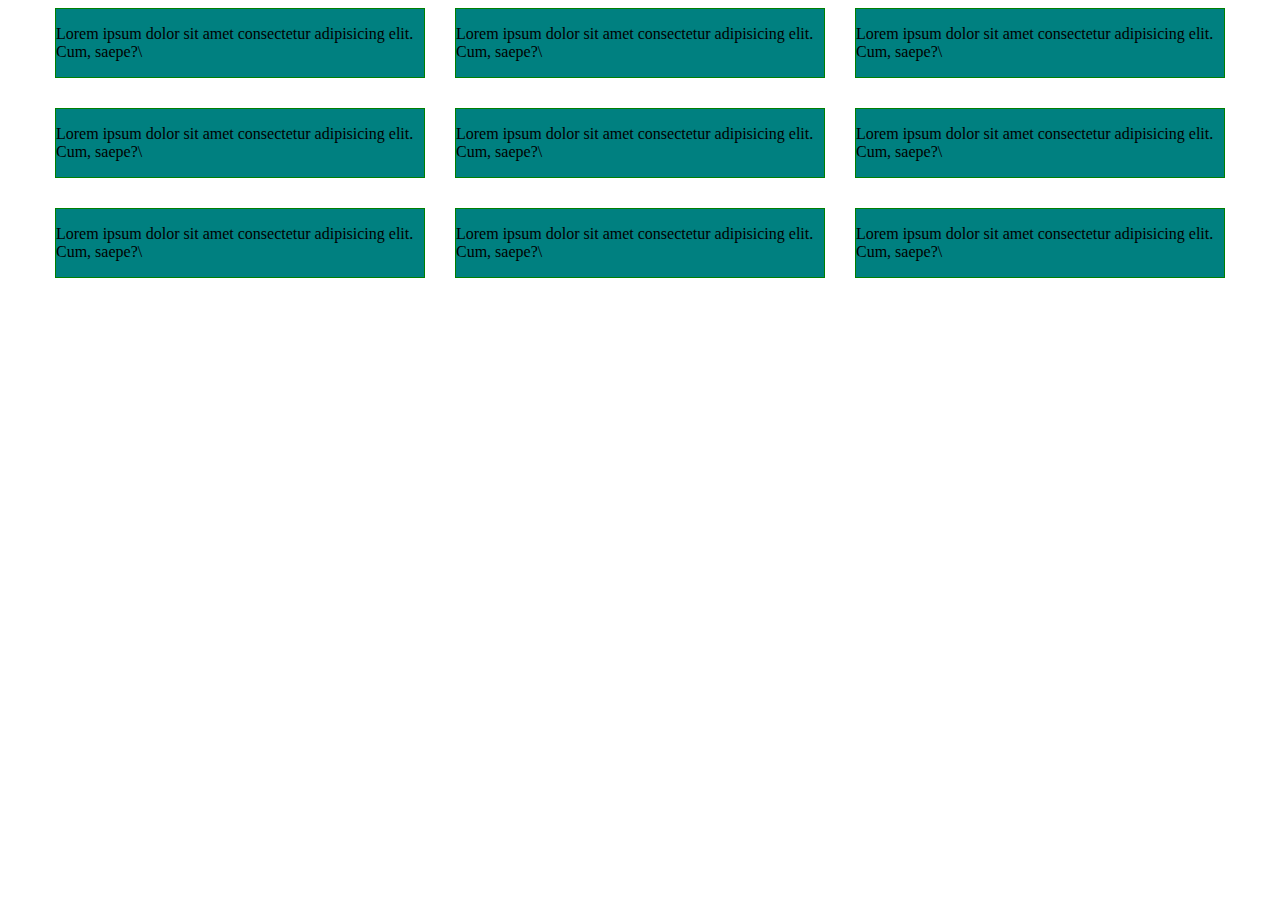
==== index.html @ f50d32ac "grid сетка без флекс" ====
<!DOCTYPE html>
<html lang="en">
<head>
    <meta charset="UTF-8">
    <meta http-equiv="X-UA-Compatible" content="IE=edge">
    <meta name="viewport" content="width=device-width, initial-scale=1.0">
    <title>Document</title>
    <link rel="stylesheet" href="./css/style.css">
</head>
<body>
    <div class="container">
        <ul class="list">
            <li class="list-item"><p>Lorem ipsum dolor sit amet consectetur adipisicing elit. Cum, saepe?\</p></li>
            <li class="list-item"><p>Lorem ipsum dolor sit amet consectetur adipisicing elit. Cum, saepe?\</p></li>
            <li class="list-item"><p>Lorem ipsum dolor sit amet consectetur adipisicing elit. Cum, saepe?\</p></li>
            <li class="list-item"><p>Lorem ipsum dolor sit amet consectetur adipisicing elit. Cum, saepe?\</p></li>
            <li class="list-item"><p>Lorem ipsum dolor sit amet consectetur adipisicing elit. Cum, saepe?\</p></li>
            <li class="list-item"><p>Lorem ipsum dolor sit amet consectetur adipisicing elit. Cum, saepe?\</p></li>
            <li class="list-item"><p>Lorem ipsum dolor sit amet consectetur adipisicing elit. Cum, saepe?\</p></li>
            <li class="list-item"><p>Lorem ipsum dolor sit amet consectetur adipisicing elit. Cum, saepe?\</p></li>
            <li class="list-item"><p>Lorem ipsum dolor sit amet consectetur adipisicing elit. Cum, saepe?\</p></li>
        </ul>
    </div>
</body>
</html>
---- css/style.css ----
.container{
    width: 1170px;
    padding-left: 15px;
    padding-right: 15px;
    margin-left: auto;
    margin-right: auto;
}

ul{
margin: 0;
padding: 0;
list-style: none;
}

.list{
    display: grid;
    grid-template-columns: repeat(3, 1fr);
    gap: 30px;
    /* display: flex;
    flex-wrap: wrap;
    margin-right: -30px;
    margin-bottom: -30px; */
}

.list-item{
    /* width: 370px; */
    background-color: teal;
    border: 1px solid green;
    /* margin-right: 30px;
    margin-bottom: 30px; */
}
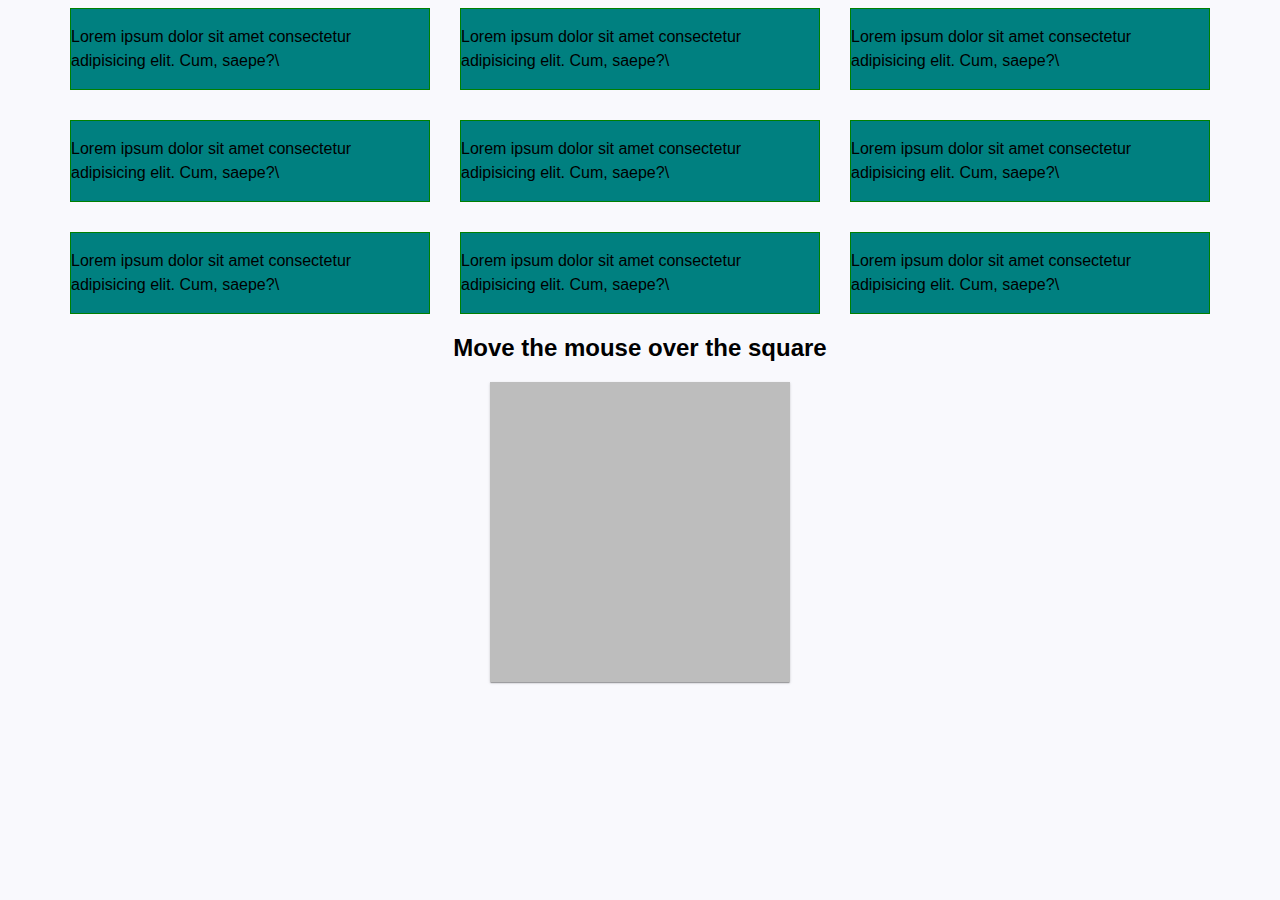
==== commit a3b05059: "Практика" ====
--- a/index.html
+++ b/index.html
@@ -21,5 +21,13 @@
             <li class="list-item"><p>Lorem ipsum dolor sit amet consectetur adipisicing elit. Cum, saepe?\</p></li>
         </ul>
     </div>
+<!--  всплівающий текст поверх елемента  -->
+    <h1>Move the mouse over the square</h1>
+    
+    <div class="box">
+        <div class="overlay">
+            <p>This content is hidden through transformation and only appears when hovering over <code>div.box</code></p>
+        </div>
+    </div>
 </body>
 </html>--- a/css/style.css
+++ b/css/style.css
@@ -29,3 +29,62 @@
     /* margin-right: 30px;
     margin-bottom: 30px; */
 }
+
+* {
+    box-sizing: border-box;
+}
+
+body {
+    line-height: 1.5;
+    font-family: sans-serif;
+    background-color: #f9f9fd;
+}
+
+h1 {
+    text-align: center;
+    font-size: 24px;
+}
+
+.box {
+    position: relative;
+    width: 300px;
+    height: 300px;
+    margin-left: auto;
+    margin-right: auto;
+    background-color: #bdbdbd;
+    box-shadow: 0px 2px 1px -1px rgba(0, 0, 0, 0.2),
+        0px 1px 1px 0px rgba(0, 0, 0, 0.14), 0px 1px 3px 0px rgba(0, 0, 0, 0.12);
+
+    overflow: hidden;
+}
+
+.box:hover .overlay {
+    transform: translatey(0);
+}
+
+.overlay {
+    position: absolute;
+    top: 0;
+    left: 0;
+    width: 100%;
+    height: 100%;
+    background-color: #3f51b5;
+
+    transform: translatey(100%);
+    transition: transform 1450ms ease;
+}
+
+.overlay>p {
+    color: #fff;
+    padding: 10px;
+    margin: 0;
+    font-size: 18px;
+}
+
+.overlay code {
+    display: inline-block;
+    padding: 2px 4px;
+    border-radius: 2px;
+    background-color: #fff;
+    color: #2a2a2a;
+}
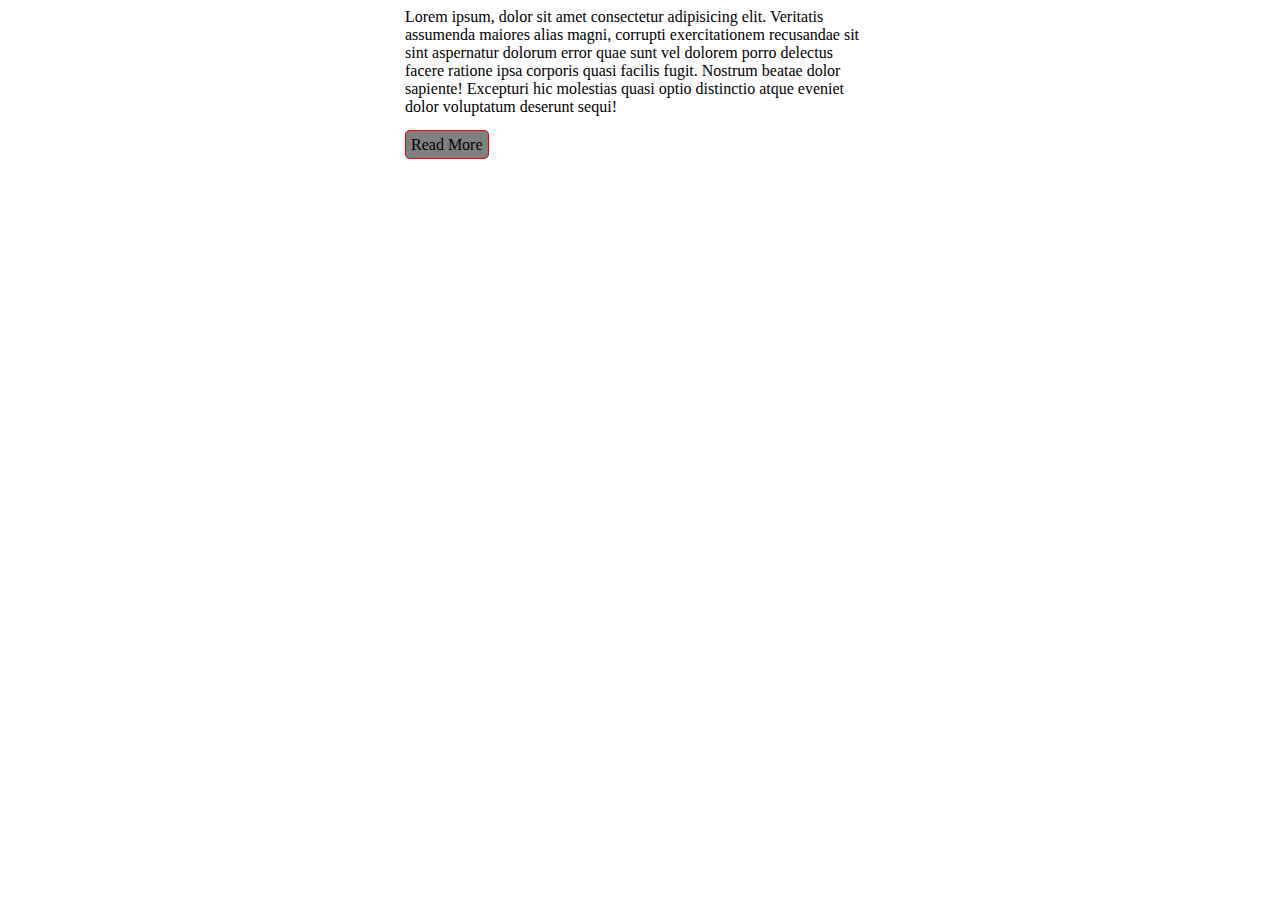
==== commit 82f8c7fc: "practic 01052022" ====
--- a/index.html
+++ b/index.html
@@ -9,25 +9,26 @@
 </head>
 <body>
     <div class="container">
-        <ul class="list">
-            <li class="list-item"><p>Lorem ipsum dolor sit amet consectetur adipisicing elit. Cum, saepe?\</p></li>
-            <li class="list-item"><p>Lorem ipsum dolor sit amet consectetur adipisicing elit. Cum, saepe?\</p></li>
-            <li class="list-item"><p>Lorem ipsum dolor sit amet consectetur adipisicing elit. Cum, saepe?\</p></li>
-            <li class="list-item"><p>Lorem ipsum dolor sit amet consectetur adipisicing elit. Cum, saepe?\</p></li>
-            <li class="list-item"><p>Lorem ipsum dolor sit amet consectetur adipisicing elit. Cum, saepe?\</p></li>
-            <li class="list-item"><p>Lorem ipsum dolor sit amet consectetur adipisicing elit. Cum, saepe?\</p></li>
-            <li class="list-item"><p>Lorem ipsum dolor sit amet consectetur adipisicing elit. Cum, saepe?\</p></li>
-            <li class="list-item"><p>Lorem ipsum dolor sit amet consectetur adipisicing elit. Cum, saepe?\</p></li>
-            <li class="list-item"><p>Lorem ipsum dolor sit amet consectetur adipisicing elit. Cum, saepe?\</p></li>
-        </ul>
-    </div>
-<!--  всплівающий текст поверх елемента  -->
-    <h1>Move the mouse over the square</h1>
-    
-    <div class="box">
-        <div class="overlay">
-            <p>This content is hidden through transformation and only appears when hovering over <code>div.box</code></p>
+
+        <!-- <div class="section">
+            <div class="box">
+                <div class="box2"></div>
+            </div>
+            <div class="box"></div>
+            <div class="box"></div>
+            <div class="box"></div>
+            <div class="box"></div>
+            <div class="box"></div>
+            <div class="box"></div>
+            <div class="box"></div>
+            <div class="box"></div>
+        </div> -->
+        <div class="content1">Lorem ipsum, dolor sit amet consectetur adipisicing elit. Veritatis assumenda maiores alias magni, corrupti exercitationem recusandae sit sint aspernatur dolorum error quae sunt vel dolorem porro delectus facere ratione ipsa corporis quasi facilis fugit. Nostrum beatae dolor sapiente! Excepturi hic molestias quasi optio distinctio atque eveniet dolor voluptatum deserunt sequi!
         </div>
+        <input  id="checkbox" type="checkbox" class="chk" hidden>
+        <div class="content2">Lorem ipsum dolor, sit amet consectetur adipisicing elit. Maxime, vel sequi odio illo sit ex maiores nostrum minima, officiis rerum animi non voluptates illum. Consectetur quaerat sit porro laborum unde?</div>
+        <label class="label" for="checkbox">Read <span class="more">More</span> 
+            <span class="less">Less</span> </label>
     </div>
 </body>
 </html>--- a/css/style.css
+++ b/css/style.css
@@ -1,90 +1,107 @@
-.container{
-    width: 1170px;
-    padding-left: 15px;
-    padding-right: 15px;
-    margin-left: auto;
-    margin-right: auto;
-}
 
-ul{
-margin: 0;
-padding: 0;
-list-style: none;
-}
-
-.list{
-    display: grid;
-    grid-template-columns: repeat(3, 1fr);
-    gap: 30px;
-    /* display: flex;
-    flex-wrap: wrap;
-    margin-right: -30px;
-    margin-bottom: -30px; */
-}
-
-.list-item{
-    /* width: 370px; */
-    background-color: teal;
-    border: 1px solid green;
-    /* margin-right: 30px;
-    margin-bottom: 30px; */
-}
-
-* {
+*,
+*::before,
+*::after{
     box-sizing: border-box;
 }
 
-body {
-    line-height: 1.5;
-    font-family: sans-serif;
-    background-color: #f9f9fd;
+.container{
+    width: 500px;
+    padding: 0 15px;
+    margin: 0 auto;
+    outline: 1px dashed red solid red;
 }
 
-h1 {
-    text-align: center;
-    font-size: 24px;
+/* .section{
+    display: flex;
+    flex-wrap: wrap;
+    margin-top: -10px;
+    margin-right: -10px;
 }
 
-.box {
+.box{
     position: relative;
-    width: 300px;
+    width: 370px;
     height: 300px;
-    margin-left: auto;
-    margin-right: auto;
-    background-color: #bdbdbd;
-    box-shadow: 0px 2px 1px -1px rgba(0, 0, 0, 0.2),
-        0px 1px 1px 0px rgba(0, 0, 0, 0.14), 0px 1px 3px 0px rgba(0, 0, 0, 0.12);
-
-    overflow: hidden;
+    border: 5px solid green ;
+    background-color: tomato;
+    margin-top: 10px;
+    margin-right: 10px;
+    flex-grow: 1;
+    animation-name: zoom;
+    animation-duration: 2000ms;
+    animation-timing-function: cubic-bezier(0.175, 0.885, 0.32, 1.275);
 }
 
-.box:hover .overlay {
-    transform: translatey(0);
+.box::after{
+    content: '';
+    display: block;
+    width: calc(100% - 25px);
+    height: 260px;
+    border: 5px dotted white;
+    position: absolute;
+    top: 10px;
+    left: 10px;
+    animation-name: pointer;
+    animation-delay: 2000ms;
+    animation-duration: 500ms;
+    animation-iteration-count: infinite;
+    animation-timing-function: linear;
+
 }
 
-.overlay {
-    position: absolute;
-    top: 0;
-    left: 0;
-    width: 100%;
-    height: 100%;
-    background-color: #3f51b5;
-
-    transform: translatey(100%);
-    transition: transform 1450ms ease;
+@keyframes zoom{
+    0%{
+        transform: scale(0.25);
+    }
+    100%{
+        transform: scale(1);
+    }
 }
 
-.overlay>p {
-    color: #fff;
-    padding: 10px;
-    margin: 0;
-    font-size: 18px;
+@keyframes pointer {
+    0% {
+        border-style: dotted;
+    }
+
+    100% {
+        border-style: dashed;
+    }
+} */
+
+/* ---------------task2 */
+
+.content1,
+.content2
+{
+    margin-bottom: 20px;
+}
+.content2{
+    display: none;
 }
 
-.overlay code {
-    display: inline-block;
-    padding: 2px 4px;
-    border-radius: 2px;
-    background-color: #fff;
-    color: #2a2a2a;
+.chk:checked + .content2{
+    display: block;
 }
+
+.label{
+    min-width: 50px;
+    height: 20px;
+    border: 1px solid red;
+    border-radius: 5px;
+    background-color: grey;
+    padding: 5px;
+}
+
+.chk:checked ~ .label  .more{
+    display: none;
+}
+
+.chk:checked ~ .label .less {
+    display: inline;
+}
+
+
+.less {
+    display: none;
+}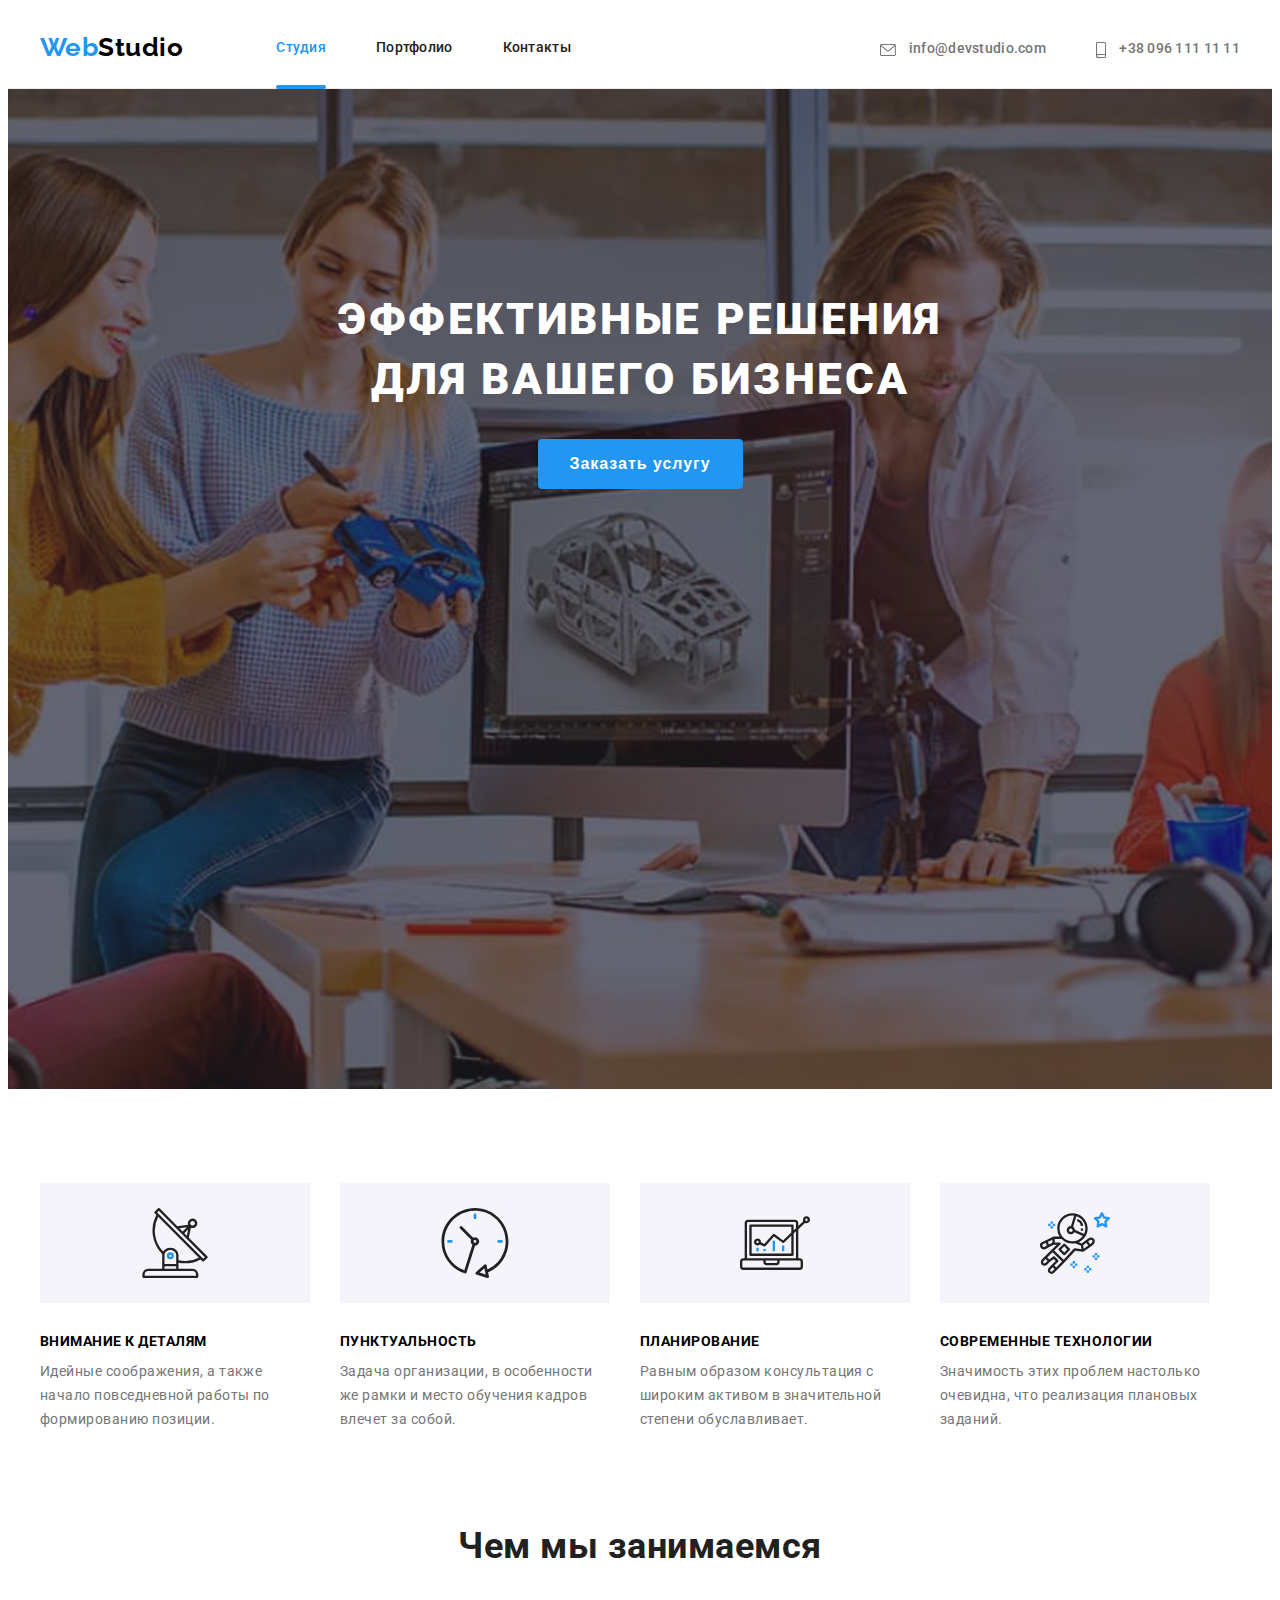
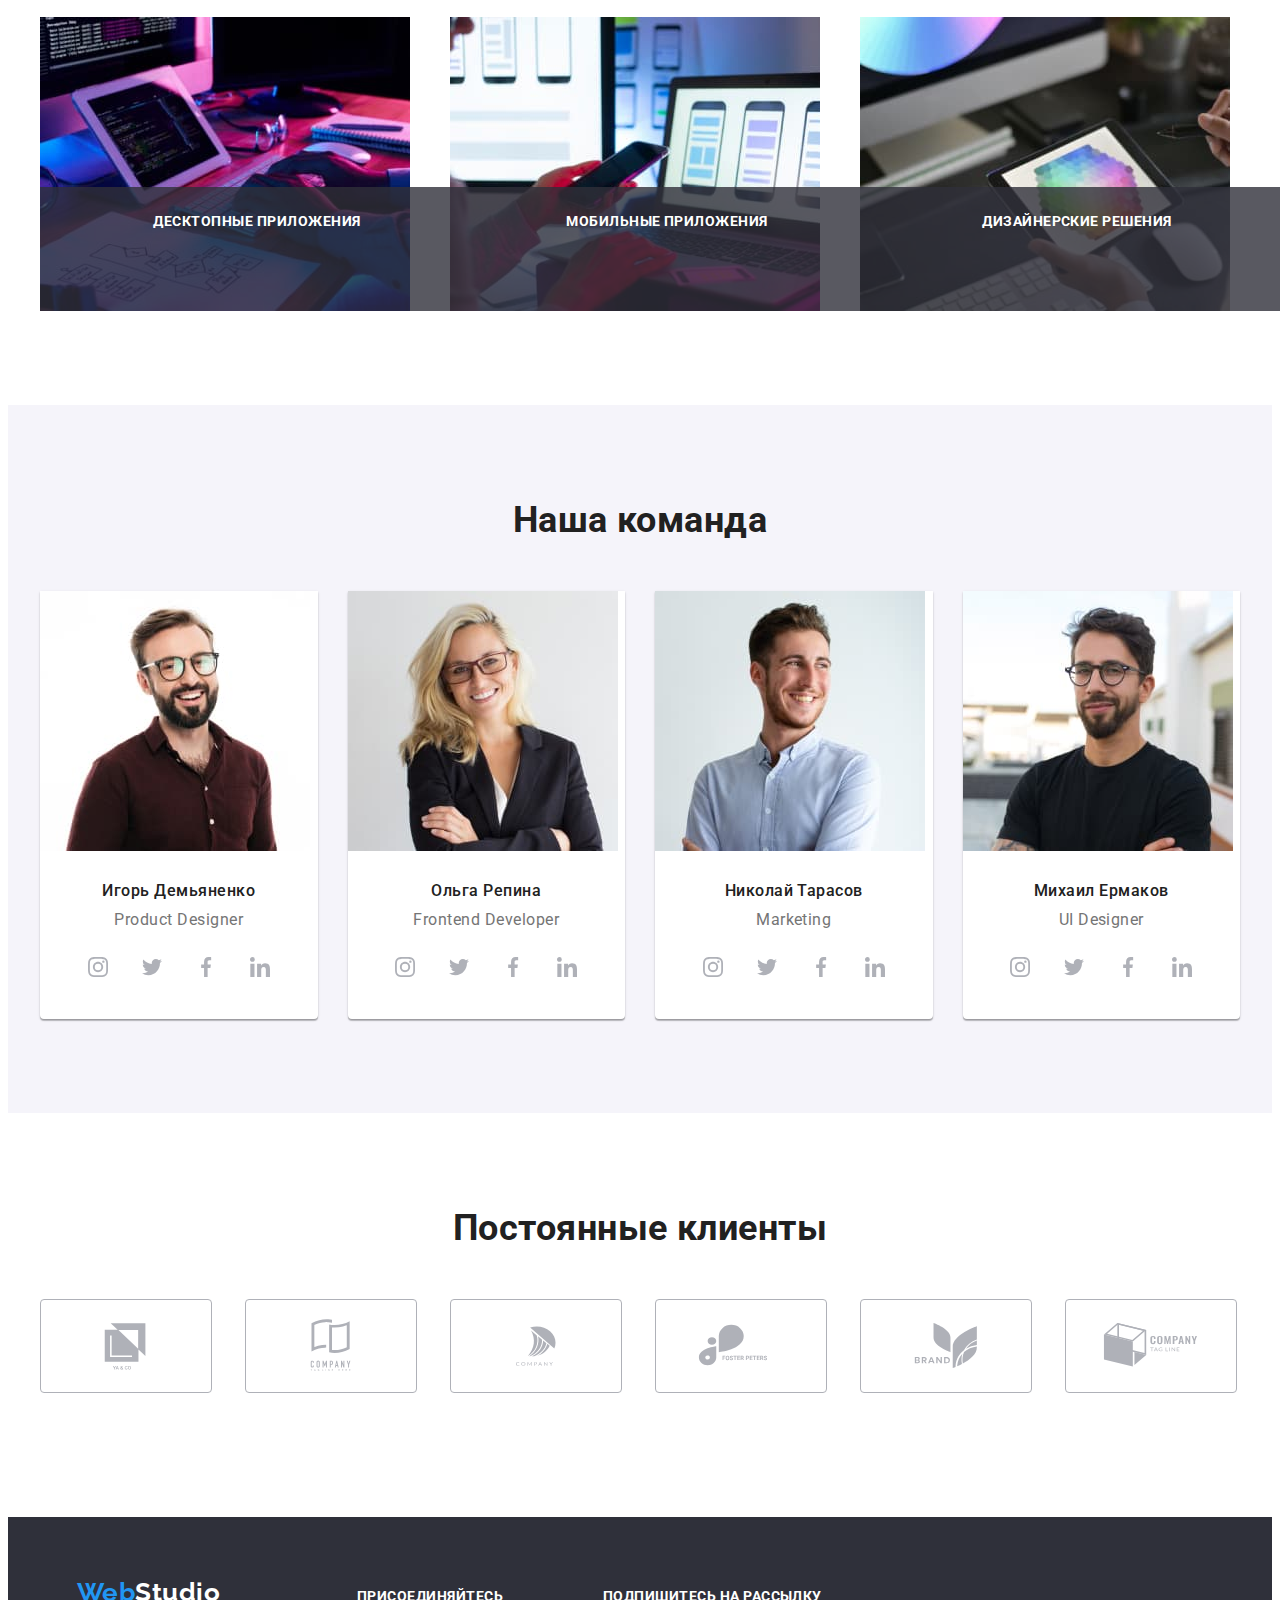
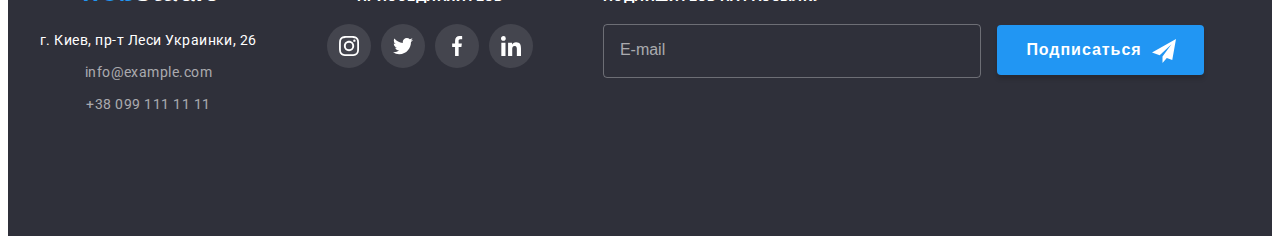
==== commit a604370f: "дав8" ====
--- a/index.html
+++ b/index.html
@@ -1,34 +1,551 @@
 <!DOCTYPE html>
-<html lang="en">
+<html lang="ru">
 <head>
     <meta charset="UTF-8">
     <meta http-equiv="X-UA-Compatible" content="IE=edge">
     <meta name="viewport" content="width=device-width, initial-scale=1.0">
-    <title>Document</title>
-    <link rel="stylesheet" href="./css/style.css">
+    <title>WebStudio</title>
+    <link href="https://fonts.googleapis.com/css2?family=Raleway:wght@700&family=Roboto:wght@400;500;700;900&display=swap" rel="stylesheet">
+    <link rel="stylesheet" href="https://cdnjs.cloudflare.com/ajax/libs/modern-normalize/1.1.0/modern-normalize.min.css"
+        integrity="sha512-wpPYUAdjBVSE4KJnH1VR1HeZfpl1ub8YT/NKx4PuQ5NmX2tKuGu6U/JRp5y+Y8XG2tV+wKQpNHVUX03MfMFn9Q=="
+        crossorigin="anonymous" referrerpolicy="no-referrer" />
+    <link rel="stylesheet" href="./css/main.min.css">
 </head>
 <body>
-    <div class="container">
-
-        <!-- <div class="section">
-            <div class="box">
-                <div class="box2"></div>
-            </div>
-            <div class="box"></div>
-            <div class="box"></div>
-            <div class="box"></div>
-            <div class="box"></div>
-            <div class="box"></div>
-            <div class="box"></div>
-            <div class="box"></div>
-            <div class="box"></div>
-        </div> -->
-        <div class="content1">Lorem ipsum, dolor sit amet consectetur adipisicing elit. Veritatis assumenda maiores alias magni, corrupti exercitationem recusandae sit sint aspernatur dolorum error quae sunt vel dolorem porro delectus facere ratione ipsa corporis quasi facilis fugit. Nostrum beatae dolor sapiente! Excepturi hic molestias quasi optio distinctio atque eveniet dolor voluptatum deserunt sequi!
+    <!-- ===========HEADER===========-->
+    <header class="header">
+        <div class="container header__wrap">
+            <a href="./" class="logo header__logo link" lang="en">Web<span class="logo--black">Studio</span></a>
+                <nav class="menu">
+                        <ul class="menu__list list">
+                            <li class="header__item"><a href="./" class="menu__link link active">Студия</a></li>
+                            <li class="header__item"><a href="./portfolio.html" class="menu__link link">Портфолио</a></li>
+                            <li class="header__item"><a href="./" class="menu__link link">Контакты</a></li>
+                        </ul>
+                </nav>
+                        <ul class="contacts list">
+                            <li class="contacts__item">
+                                <a href="mailto:info@devstudio.com" class=" contacts__link link" lang="en">
+                                    <svg class="contacts__icon header__icon" width="16" height="12">
+                                        <use href="./images/icons.svg#icon-posht" >
+                                        </use>
+                                    </svg> info@devstudio.com</a></li>
+                            <li class="contacts__item">
+                                <a href="tel:+380961111111" class=" contacts__link link">
+                                    <svg class="contacts__icon header__icon" width="10" height="16">
+                                        <use href="./images/icons.svg#icon-smartphone">
+                                        </use>
+                                    </svg>
+                                +38 096 111 11 11
+                                </a>
+                            </li>
+                        </ul>
+                        <button type="button" class="menu__button">
+                            <svg width="40" height="40" aria-label="Кнопка открытия мобильного меню">
+                                <use class="menu__icon-open" href="./images/icons.svg#icon-menu_open"></use>
+                            </svg>
+                        </button>
+                        <div class="mob-menu is-hidden">
+                            <div class="container">
+                                <div class="mob-menu__top">
+                                <button type="button" class="mob-menu__button">
+                                    <svg width="40" height="40" aria-label="кнопка закрытия мобильного меню">
+                                        <use class="mob-menu__icon-close" href="./images/icons.svg#icon-menu_close"></use>
+                                    </svg>
+                                </button>
+                                <ul class="mob-menu__list list">
+                                    <li class="mob-menu__item"><a href="./" class="mob-menu__link link active">Студия</a></li>
+                                    <li class="mob-menu__item"><a href="./portfolio.html" class="mob-menu__link link">Портфолио</a></li>
+                                    <li class="mob-menu__item"><a href="./" class="mob-menu__link link">Контакты</a></li>
+                                </ul>
+                                </div>
+                                <div class="mob-menu__bottom">
+                                <ul class="mob-menu-contacts list">
+                                    <li class="mob-menu-contacts__item">
+                                        <a href="tel:+380961111111" class=" mob-menu-contacts__link link">+38 096 111 11 11</a>
+                                    </li>
+                                    <li class="mob-menu-contacts__item">
+                                        <a href="mailto:info@devstudio.com" class=" mob-menu-contacts__link link" lang="en">info@devstudio.com</a>
+                                    </li>
+                                </ul>
+                                <ul class="mob-menu-soc__list list">
+                                    <li class="mob-menu-soc__item"><a class="mob-menu-soc__link link" href="#">Instagram</a></li>
+                                    <li class="mob-menu-soc__item"><a class="mob-menu-soc__link link" href="#">Twitter</a></li>
+                                    <li class="mob-menu-soc__item"><a class="mob-menu-soc__link link" href="#">Facebook</a></li>
+                                    <li class="mob-menu-soc__item"><a class="mob-menu-soc__link link" href="#">LinkedIn</a></li>
+                                </ul>
+                                </div>
+                            </div>
+                        </div>
         </div>
-        <input  id="checkbox" type="checkbox" class="chk" hidden>
-        <div class="content2">Lorem ipsum dolor, sit amet consectetur adipisicing elit. Maxime, vel sequi odio illo sit ex maiores nostrum minima, officiis rerum animi non voluptates illum. Consectetur quaerat sit porro laborum unde?</div>
-        <label class="label" for="checkbox">Read <span class="more">More</span> 
-            <span class="less">Less</span> </label>
+    </header>
+    <!-- Main unique content -->
+    <main>
+        <!-- Hero section -->
+        <section class="hero">
+                <h1 class="hero__capt">Эффективные решения для вашего бизнеса</h1>
+                <button type="button" class="btn" data-modal-open>Заказать услугу</button>
+        </section>
+        <!-- Section our advantage -->
+        <section class="advantage">
+            <div class="container">
+            <h2 class="visually-hidden">Наши преимущества</h2>
+                <ul class="advantage__list list">
+                    <li class="advantage__item">
+                        <div class="advantage__icon">
+                            <svg width="70" height="70">
+                                <use href="./images/icons.svg#icon-antenna"></use>
+                            </svg>
+                        </div>
+                        <h3 class="advantage__caption">Внимание к деталям</h3>
+                        <p class="advantage__text">Идейные соображения, а также начало повседневной работы по формированию позиции.</p>
+                    </li>
+                    <li class="advantage__item">
+                        <div class="advantage__icon">
+                            <svg width="70" height="70">
+                                <use href="./images/icons.svg#icon-clock"></use>
+                            </svg>
+                        </div>
+                        <h3 class="advantage__caption">Пунктуальность</h3>
+                        <p class="advantage__text">Задача организации, в особенности же рамки и место обучения кадров влечет за собой.</p>
+                    </li>
+                    <li class="advantage__item">
+                        <div class="advantage__icon">
+                            <svg  width="70" height="70">
+                                <use href="./images/icons.svg#icon-diagram"></use>
+                            </svg>
+                        </div>
+                        <h3 class="advantage__caption">Планирование</h3>
+                        <p class="advantage__text">Равным образом консультация с широким активом в значительной степени обуславливает.</p>
+                    </li>
+                    <li class="advantage__item">
+                        <div class="advantage__icon">
+                            <svg  width="70" height="70">
+                                <use href="./images/icons.svg#icon-astronaut"></use>
+                            </svg>
+                        </div>
+                        <h3 class="advantage__caption">Современные технологии</h3>
+                        <p class="advantage__text">Значимость этих проблем настолько очевидна, что реализация плановых заданий.</p>
+                    </li>
+                </ul>
+            </div>
+        </section>
+        <!-- What we do -->
+        <section class="what-we-do">
+            <div class="container">
+                <h2 class="section-caption">Чем мы занимаемся</h2>
+                <ul class="what-we-do__list list">
+                    <li class="what-we-do__item">
+                        <img srcset="
+                            ./images/what-we-do/box1.jpg 1x,
+                            ./images/what-we-do/box1-x2.jpg 2x" 
+                            src="./images/what-we-do/box1.jpg" alt="hand on keyboard" class="img">
+                        <p class="what-we-do__text">Десктопные приложения</p>
+                    </li>
+                    <li class="what-we-do__item">
+                        <img srcset="
+                            ./images/what-we-do/box2.jpg 1x,
+                            ./images/what-we-do/box2-x2.jpg 2x" 
+                            src="./images/what-we-do/box2.jpg" alt="hand on keyboard" class="img">
+                        <p class="what-we-do__text">Мобильные приложения</p>
+                    </li>
+                    <li class="what-we-do__item">
+                        <img srcset="
+                            ./images/what-we-do/box3.jpg 1x,
+                            ./images/what-we-do/box3-x2.jpg 2x" 
+                            src="./images/what-we-do/box3.jpg" alt="hand on keyboard" class="img">
+                        <p class="what-we-do__text">Дизайнерские решения</p>
+                    </li>
+                </ul>
+            </div>
+        </section>
+        <!-- Our Team -->
+        <section class="team">
+            <div class="container">
+                <h2 class="section-caption">Наша команда</h2>
+                <ul class="team__list list">
+                    <li class="team__item">
+                        <picture>
+                            <source 
+                            srcset="
+                            ./images/our-team/img1.jpg 1x,
+                            ./images/our-team/img1-x2.jpg 2x"
+                            media="(min-width: 1200px)">
+                            <source 
+                            srcset="
+                            ./images/our-team/img1-tab.jpg 1x,
+                            ./images/our-team/img1-tab-x2.jpg 2x"
+                            media="(min-width: 768px)">
+                            <source 
+                            srcset="
+                            ./images/our-team/img1-mob.jpg 1x,
+                            ./images/our-team/img1-mob-x2.jpg 2x"
+                            media="(max-width: 767px)">
+                            <img src="./images/our-team/img1-mob.jpg" alt="man in glases" class="img">
+                        </picture>
+                        <div class="team__padding">
+                            <h3 class="team__caption">Игорь Демьяненко</h3>
+                            <p class="team__text" lang="en">Product Designer</p>
+                            <ul class="team__soc-list list">
+                                <li class="team__soc-item">
+                                    <a href="" class="team__soc-link link">
+                                        <svg class="team-soc-icon" width="20" height="20">
+                                            <use href="./images/icons.svg#icon-instagram"></use>
+                                        </svg>
+                                    </a>
+                                </li>
+                                <li class="team__soc-item">
+                                    <a href="" class="team__soc-link link">
+                                        <svg class="team-soc-icon" width="20" height="20">
+                                            <use href="./images/icons.svg#icon-twitter"></use>
+                                        </svg>
+                                    </a>
+                                </li>
+                                <li class="team__soc-item">
+                                    <a href="" class="team__soc-link link">
+                                        <svg class="team-soc-icon" width="20" height="20">
+                                            <use href="./images/icons.svg#icon-facebook"></use>
+                                        </svg>
+                                    </a>
+                                </li>
+                                <li class="team__soc-item">
+                                    <a href="" class="team__soc-link link">
+                                        <svg class="team-soc-icon" width="20" height="20">
+                                            <use href="./images/icons.svg#icon-linkedin"></use>
+                                        </svg>
+                                    </a>
+                                </li>
+                            </ul>
+                        </div>
+                        
+                    </li>
+                    <li class="team__item">
+                        <picture>
+                            <source 
+                            srcset="
+                            ./images/our-team/img2.jpg 1x,
+                            ./images/our-team/img2-x2.jpg 2x"
+                            media="(min-width: 1200px)">
+                            <source 
+                            srcset="
+                            ./images/our-team/img2-tab.jpg 1x,
+                            ./images/our-team/img2-tab-x2.jpg 2x"
+                            media="(min-width: 768px)">
+                            <source 
+                            srcset="
+                            ./images/our-team/img2-mob.jpg 1x,
+                            ./images/our-team/img2-mob-x2.jpg 2x"
+                            media="(max-width: 767px)">
+                            <img src="./images/our-team/img2-mob.jpg" alt="man in glases" class="img">
+                        </picture>
+                        <div class="team__padding">
+                            <h3 class="team__caption">Ольга Репина</h3>
+                            <p class="team__text" lang="en">Frontend Developer</p>
+                            <ul class="team__soc-list list">
+                                <li class="team__soc-item">
+                                    <a href="" class="team__soc-link link">
+                                        <svg class="team-soc-icon" width="20" height="20">
+                                            <use href="./images/icons.svg#icon-instagram"></use>
+                                        </svg>
+                                    </a>
+                                </li>
+                                <li class="team__soc-item">
+                                    <a href="" class="team__soc-link link">
+                                        <svg class="team-soc-icon" width="20" height="20">
+                                            <use href="./images/icons.svg#icon-twitter"></use>
+                                        </svg>
+                                    </a>
+                                </li>
+                                <li class="team__soc-item">
+                                    <a href="" class="team__soc-link link">
+                                        <svg class="team-soc-icon" width="20" height="20">
+                                            <use href="./images/icons.svg#icon-facebook"></use>
+                                        </svg>
+                                    </a>
+                                </li>
+                                <li class="team__soc-item">
+                                    <a href="" class="team__soc-link link">
+                                        <svg class="team-soc-icon" width="20" height="20">
+                                            <use href="./images/icons.svg#icon-linkedin"></use>
+                                        </svg>
+                                    </a>
+                                </li>
+                            </ul>
+                        </div>
+                    </li>
+                    <li class="team__item">
+                        <picture>
+                            <source 
+                            srcset="
+                            ./images/our-team/img3.jpg 1x,
+                            ./images/our-team/img3-x2.jpg 2x"
+                            media="(min-width: 1200px)">
+                            <source 
+                            srcset="
+                            ./images/our-team/img3-tab.jpg 1x,
+                            ./images/our-team/img3-tab-x2.jpg 2x"
+                            media="(min-width: 768px)">
+                            <source 
+                            srcset="
+                            ./images/our-team/img3-mob.jpg 1x,
+                            ./images/our-team/img3-mob-x2.jpg 2x"
+                            media="(max-width: 767px)">
+                            <img src="./images/our-team/img3-mob.jpg" alt="man in glases" class="img">
+                        </picture>
+                        <div class="team__padding">
+                            <h3 class="team__caption">Николай Тарасов</h3>
+                            <p class="team__text" lang="en">Marketing</p>
+                            <ul class="team__soc-list list">
+                                <li class="team__soc-item">
+                                    <a href="" class="team__soc-link link">
+                                        <svg class="team-soc-icon" width="20" height="20">
+                                            <use href="./images/icons.svg#icon-instagram"></use>
+                                        </svg>
+                                    </a>
+                                </li>
+                                <li class="team__soc-item">
+                                    <a href="" class="team__soc-link link">
+                                        <svg class="team-soc-icon" width="20" height="20">
+                                            <use href="./images/icons.svg#icon-twitter"></use>
+                                        </svg>
+                                    </a>
+                                </li>
+                                <li class="team__soc-item">
+                                    <a href="" class="team__soc-link link">
+                                        <svg class="team-soc-icon" width="20" height="20">
+                                            <use href="./images/icons.svg#icon-facebook"></use>
+                                        </svg>
+                                    </a>
+                                </li>
+                                <li class="team__soc-item">
+                                    <a href="" class="team__soc-link link">
+                                        <svg class="team-soc-icon" width="20" height="20">
+                                            <use href="./images/icons.svg#icon-linkedin"></use>
+                                        </svg>
+                                    </a>
+                                </li>
+                            </ul>
+                        </div>
+                    </li>
+                    <li class="team__item">
+                        <picture>
+                            <source 
+                            srcset="
+                            ./images/our-team/img4.jpg 1x,
+                            ./images/our-team/img4-x2.jpg 2x"
+                            media="(min-width: 1200px)">
+                            <source 
+                            srcset="
+                            ./images/our-team/img4-tab.jpg 1x,
+                            ./images/our-team/img4-tab-x2.jpg 2x"
+                            media="(min-width: 768px)">
+                            <source 
+                            srcset="
+                            ./images/our-team/img4-mob.jpg 1x,
+                            ./images/our-team/img4-mob-x2.jpg 2x"
+                            media="(max-width: 767px)">
+                            <img src="./images/our-team/img4-mob.jpg" alt="man in glases" class="img">
+                        </picture>
+                        <div class="team__padding">
+                            <h3 class="team__caption">Михаил Ермаков</h3>
+                            <p  class="team__text" lang="en">UI Designer</p>
+                            <ul class="team__soc-list list">
+                                <li class="team__soc-item">
+                                    <a href="" class="team__soc-link link">
+                                        <svg class="team-soc-icon" width="20" height="20">
+                                            <use href="./images/icons.svg#icon-instagram"></use>
+                                        </svg>
+                                    </a>
+                                </li>
+                                <li class="team__soc-item">
+                                    <a href="" class="team__soc-link link">
+                                        <svg class="team-soc-icon" width="20" height="20">
+                                            <use href="./images/icons.svg#icon-twitter"></use>
+                                        </svg>
+                                    </a>
+                                </li>
+                                <li class="team__soc-item">
+                                    <a href="" class="team__soc-link link">
+                                        <svg class="team-soc-icon" width="20" height="20">
+                                            <use href="./images/icons.svg#icon-facebook"></use>
+                                        </svg>
+                                    </a>
+                                </li>
+                                <li class="team__soc-item">
+                                    <a href="" class="team__soc-link link">
+                                        <svg class="team-soc-icon" width="20" height="20">
+                                            <use href="./images/icons.svg#icon-linkedin"></use>
+                                        </svg>
+                                    </a>
+                                </li>
+                            </ul>
+                        </div>
+                    </li>
+                </ul>
+            </div>
+        </section>
+        <!-- Regular customers -->
+        <section class="customers">
+            <div class="container">
+                <h2 class="section-caption">Постоянные клиенты</h2>
+                <ul class="customers__list list">
+                    <li class="customers__item">
+                        <a href="" class="customers__link link">
+                            <svg class="clients-icon" width="106" height="60">
+                                <use href="./images/icons.svg#icon-client-logo1"></use>
+                            </svg>
+                        </a>
+                    </li>
+                    <li class="customers__item">
+                        <a href="" class="customers__link link">
+                            <svg class="clients-icon" width="106" height="60">
+                                <use href="./images/icons.svg#icon-client-logo2"></use>
+                            </svg>
+                        </a>
+                    </li>
+                    <li class="customers__item">
+                        <a href="" class="customers__link link">
+                            <svg class="clients-icon" width="106" height="60">
+                                <use href="./images/icons.svg#icon-client-logo3"></use>
+                            </svg>
+                        </a>
+                    </li>
+                    <li class="customers__item">
+                        <a href="" class="customers__link link">
+                            <svg class="clients-icon" width="106" height="60">
+                                <use href="./images/icons.svg#icon-client-logo4"></use>
+                            </svg>
+                        </a>
+                    </li>
+                    <li class="customers__item">
+                        <a href="" class="customers__link link">
+                            <svg class="clients-icon" width="106" height="60">
+                                <use href="./images/icons.svg#icon-client-logo5"></use>
+                            </svg>
+                        </a>
+                    </li>
+                    <li class="customers__item">
+                        <a href="" class="customers__link link">
+                            <svg class="clients-icon" width="106" height="60">
+                                <use href="./images/icons.svg#icon-client-logo6"></use>
+                            </svg>
+                        </a>
+                    </li>
+                </ul>
+            </div>
+        </section>
+    </main>
+    <!-- Footer -->
+    <footer class="footer">
+        <div class="container footer__wrap">
+            <div class="footer__wrap--tablet">
+            <div>
+                <a href="./" class="logo footer__logo link" lang="en">Web<span class="logo--white">Studio</span></a>
+                <address class="adress">    
+                <ul class="list">
+                    <li class="adress__item"><a href="https://goo.gl/maps/gdu9YAMxJbdQwpBC7" 
+                    target="_blank" rel="noreferrer noopener nofollow" class="adress__link adress__link--white link">г. Киев, пр-т Леси Украинки, 26</a></li>
+                    <li class="adress__item"><a href="mailto:info@example.com" class="adress__link link" lang="en">info@example.com</a></li>
+                    <li class="adress__item"><a href="tel:+380991111111" class="adress__link link">+38 099 111 11 11</a></li>
+                </ul>
+                </address>
+            </div>
+            <div class="join footer__join">
+                <p class="join__title">присоединяйтесь</p>
+                <ul class="join__list list">
+                    <li class="join__item">
+                        <a href="" class="join__link link">
+                            <svg width="20" height="20">
+                                <use href="./images/icons.svg#icon-instagram"></use>
+                            </svg>
+                        </a>
+                    </li>
+                    <li class="join__item" >
+                        <a href="" class="join__link link">
+                            <svg width="20" height="20">
+                                <use href="./images/icons.svg#icon-twitter"></use>
+                            </svg>
+                        </a>
+                    </li>
+                    <li class="join__item">
+                        <a href="" class="join__link link">
+                            <svg width="20" height="20">
+                                <use href="./images/icons.svg#icon-facebook"></use>
+                            </svg>
+                        </a>
+                    </li>
+                    <li class="join__item">
+                        <a href="" class="join__link link">
+                            <svg width="20" height="20">
+                                <use href="./images/icons.svg#icon-linkedin"></use>
+                            </svg>
+                        </a>
+                    </li>
+                </ul>
+            </div>
+            </div>
+            <form class="subscribe footer__subscribe">
+                <p class="subscribe__title">Подпишитесь на рассылку</p>
+                <input type="email" name="email" class="subscribe__input" placeholder="E-mail">
+                <button type="submit" class="subscribe__btn footer__btn btn">Подписаться<svg class="subscribe__send footer__send" width="24" height="24">
+                        <use href="./images/icons.svg#icon-icon-send"></use>
+                    </svg>
+                </button>
+            </form>
+        </div>
+    </footer>
+    <div class="backdrop is-hidden" data-modal>
+        <div class="modal">
+            <button type="button" class="modal__icon-close">
+                <svg width="18" height="18" data-modal-close>
+                    <use href="./images/icons.svg#icon-close"></use>
+                </svg>
+            </button>
+            <form class="feedback">
+                <p class="feedback__title">Оставьте свои данные, мы вам перезвоним</p>
+                <label for="name" class="feedback__label">Имя</label>
+                <div class="feedback__wrap">
+                <input type="text" name="name" id="name" class="feedback__input">
+                    <svg class="feedback__icon" width="18" height="18">
+                        <use href="./images/icons.svg#icon-person"></use>
+                    </svg>
+                </div>
+                <label for="phone" class="feedback__label">Телефон</label>
+                    <div class="feedback__wrap">
+                        <input type="tel" name="phone" id="phone" class="feedback__input">
+                        <svg class="feedback__icon" width="18" height="18">
+                            <use href="./images/icons.svg#icon-phone"></use>
+                        </svg>
+                    </div> 
+                <label for="email" class="feedback__label">Почта</label>
+                    <div class="feedback__wrap">
+                        <input type="email" name="email" id="email" class="feedback__input">
+                        <svg class="feedback__icon" width="18" height="18">
+                            <use href="./images/icons.svg#icon-email"></use>
+                        </svg>
+                    </div>
+                <label for="user-text" class="feedback__label">Комментарий</label>
+                <textarea 
+                name="user-text" 
+                id="user-text"
+                class="feedback__text"
+                placeholder="Введите текст"
+                ></textarea>
+                <input type="checkbox" name="form-check" id="form-check" class="checkbox visually-hidden">
+                <label for="form-check" class="checkbox__label">
+                    <span class="checkbox__wrap">
+                        <svg class="checkbox__icon" width="16" height="15">
+                            <use href="./images/icons.svg#icon-cheked"></use>
+                        </svg>
+                    </span>
+                    Соглашаюсь с рассылкой и принимаю &nbsp;
+                    <a href="#" class="checkbox__link">Условия договора</a>
+                </label>
+                <button type="submit" class="btn feedback__btn">Отправить</button>
+            </form>
+        </div>
     </div>
+    <script src="./js/modal.js"></script>
+    <script src="./js/menu.js"></script>
 </body>
-</html>+</html>
--- a/css/main.min.css
+++ b/css/main.min.css
@@ -0,0 +1 @@
+.visually-hidden{position:absolute;white-space:nowrap;width:1px;height:1px;overflow:hidden;border:0;padding:0;clip:rect(0 0 0 0);clip-path:inset(50%);margin:-1px}body{font-family:"Roboto",sans-serif;letter-spacing:.03em}.link{text-decoration:none}.list{list-style-type:none}h1,h2,h3,h4,h5,h6,p,ul{margin:0;padding:0}.img{display:block;max-width:100%;height:auto}.is-hidden{opacity:0;pointer-events:none;visibility:hidden}.container{padding-left:15px;padding-right:15px;margin-left:auto;margin-right:auto}@media screen and (min-width: 480px){.container{width:480px}}@media screen and (min-width: 768px){.container{width:768px}}@media screen and (min-width: 1200px){.container{width:1200px}}.logo{color:#2196f3;font-family:"Raleway",sans-serif;font-weight:700;font-size:24px;line-height:1.1666666667}@media screen and (min-width: 1200px){.logo{font-size:26px;line-height:1.1923076923}}.logo--black{color:#000}.logo--white{color:#fff}.header{border-bottom:1px solid #ececec}.header__wrap{display:flex;align-items:center}.menu__list{display:none}@media screen and (min-width: 768px){.menu__list{display:flex}}.header__item:not(:last-child){margin-right:50px}.header__logo{margin-right:auto}@media screen and (min-width: 768px){.header__logo{margin-right:88px}}@media screen and (min-width: 1200px){.header__logo{margin-right:93px}}.menu__link{transition:color 250ms cubic-bezier(0.4, 0, 0.2, 1);display:block;padding-top:32px;padding-bottom:32px;font-weight:500;font-size:14px;line-height:1.14;letter-spacing:.02em;color:#212121}.menu__link:hover,.menu__link:focus{color:#2196f3}.menu__button,.mob-menu__button{display:inline-flex;margin:0;padding:0;border:none;background-color:rgba(0,0,0,0);cursor:pointer}.menu__button:hover,.menu__button:focus,.mob-menu__button:hover,.mob-menu__button:focus{fill:#2196f3}@media screen and (min-width: 768px){.menu__button,.mob-menu__button{display:none}}.mob-menu{position:fixed;z-index:2;top:0;left:0;width:100vw;height:100vh;padding:48px 40px;background-color:#fff}.mob-menu .container{display:flex;flex-direction:column;height:100%;justify-content:space-between;overflow:auto}@media screen and (min-width: 768px){.mob-menu{display:none}}.mob-menu__button{position:absolute;top:10px;right:15px}.mob-menu__item+.mob-menu__item{margin-top:32px}.mob-menu__link{transition:color 250ms cubic-bezier(0.4, 0, 0.2, 1);font-weight:500;font-size:40px;line-height:1.175;letter-spacing:.02em;color:#212121}.mob-menu__link:hover,.mob-menu__link:focus{color:#2196f3}@media screen and (orientation: landscape){.mob-menu__bottom{margin-top:40px}}.mob-menu-contacts__item+.mob-menu-contacts__item{margin-top:15px}.mob-menu-contacts__link{transition:color 250ms cubic-bezier(0.4, 0, 0.2, 1);font-weight:500;font-size:20px;line-height:1.4;letter-spacing:.02em;color:#757575}.mob-menu-contacts__link:hover,.mob-menu-contacts__link:focus{color:#2196f3;font-weight:500;font-size:22px;line-height:1.8181818182;letter-spacing:.02em}.mob-menu-soc__list{display:flex;flex-wrap:wrap;margin-top:64px}@media screen and (orientation: landscape){.mob-menu-soc__list{justify-content:space-evenly}}@media screen and (max-width: 479px){.mob-menu-soc__list{justify-content:space-around}}.mob-menu-soc__item:not(:last-child){margin-right:10px}@media screen and (max-width: 479px){.mob-menu-soc__item:not(:last-child){margin-right:5px}}.mob-menu-soc__link{transition:color 250ms cubic-bezier(0.4, 0, 0.2, 1);font-weight:500;font-size:18px;line-height:1.2222222222;letter-spacing:.02em;color:#2196f3}.mob-menu-soc__link:hover,.mob-menu-soc__link:focus{color:#757575}.mob-menu-soc__link::after{content:"|";color:rgba(33,33,33,.2);margin-left:10px}@media screen and (max-width: 479px){.mob-menu-soc__link{font-weight:700;font-size:2.3vw;line-height:1.3333333333;letter-spacing:.02em}}@media screen and (max-width: 479px){.mob-menu-soc__link{margin-left:5px}}.active{color:#2196f3;position:relative}@media screen and (min-width: 768px){.active::after{content:"";position:absolute;bottom:-1px;left:0;width:100%;height:4px;border-radius:2px;background-color:#2196f3}}.contacts{display:none;margin-left:auto}.contacts__link:hover,.contacts__link:focus{color:#2196f3}@media screen and (min-width: 768px){.contacts{display:block}}@media screen and (min-width: 1200px){.contacts{display:flex;align-items:center}}.contacts__link{transition:color 250ms cubic-bezier(0.4, 0, 0.2, 1);color:#757575}@media screen and (min-width: 768px){.contacts__link{font-weight:500;font-size:12px;line-height:1.1666666667;letter-spacing:.02em}}@media screen and (min-width: 1200px){.contacts__link{font-size:14px;line-height:1.1428571429;padding-top:32px;padding-bottom:32px}}@media screen and (min-width: 768px){.contacts__item:not(:last-child){margin-bottom:10px}}@media screen and (min-width: 1200px){.contacts__item:not(:last-child){margin-right:50px;margin-bottom:0}}.contacts__icon{fill:currentColor;vertical-align:middle}@media screen and (min-width: 768px){.header__icon{margin-right:8px}}@media screen and (min-width: 1200px){.header__icon{margin-right:10px}}.btn{transition:background-color 250ms cubic-bezier(0.4, 0, 0.2, 1);border-radius:4px;border:rgba(0,0,0,0);padding:10px 32px;min-width:200px;font-weight:700;font-size:16px;line-height:1.875;letter-spacing:.06em;cursor:pointer;background-color:#2196f3;color:#fff}.btn:hover,.btn:focus{background-color:#188ce8}.adress__item:not(:last-child){margin-bottom:8px}.adress__link{transition:color 250ms cubic-bezier(0.4, 0, 0.2, 1);display:block;font-style:normal;font-weight:400;font-size:14px;line-height:1.7142857143;text-align:center;color:rgba(255,255,255,.6)}.adress__link:hover,.adress__link:focus{color:#2196f3}.adress__link--white{color:#fff}.footer__join{margin-top:60px;margin-bottom:60px}@media screen and (min-width: 768px){.footer__join{margin-top:0;margin-bottom:0}}@media screen and (min-width: 1200px){.footer__join{margin-left:70px}}.join__title{font-weight:700;font-size:14px;line-height:1.1428571429;text-align:center;text-transform:uppercase;color:#fff;margin-bottom:20px}.join__list{display:flex;justify-content:center;align-items:center}.join__item+.join__item{margin-left:10px}.join__link{transition:background-color 250ms cubic-bezier(0.4, 0, 0.2, 1);width:44px;height:44px;background-color:rgba(255,255,255,.1);border-radius:50%;display:flex;justify-content:center;align-items:center;fill:#fff}.join__link:hover,.join__link:focus{background-color:#2196f3}.subscribe__title{display:block;font-weight:700;font-size:14px;line-height:1.1428571429;text-transform:uppercase;text-align:center;color:#fff;margin-bottom:20px}@media screen and (min-width: 1200px){.subscribe__title{text-align:left}}.subscribe__input{width:100%;height:50px;margin-bottom:20px;background-color:rgba(0,0,0,0);outline:none;border:1px solid rgba(255,255,255,.3);border-radius:4px;color:rgba(255,255,255,.6)}.subscribe__input::placeholder{font-size:16px;line-height:1.25;color:rgba(255,255,255,.6)}@media screen and (min-width: 768px){.subscribe__input{display:block;width:450px;margin-left:auto;margin-right:auto}}@media screen and (min-width: 1200px){.subscribe__input{display:inline;padding-left:16px;width:358px}}.subscribe__btn{display:block;margin-left:auto;margin-right:auto;padding-left:29px;padding-right:28px;fill:currentColor;box-shadow:0px 4px 4px rgba(0,0,0,.15)}@media screen and (min-width: 1200px){.subscribe__btn{display:inline;margin-left:0;margin-right:0}}@media screen and (min-width: 1200px){.footer__btn{margin-left:12px}}@media screen and (min-width: 1200px){.footer__send{margin-left:10px}}@media screen and (min-width: 1200px){.subscribe__send{vertical-align:middle}}.backdrop{position:fixed;top:0;width:100%;height:100%;background:rgba(0,0,0,.2);transition:opacity 1000ms,visibility 1000ms,transform 1000ms}.modal{max-width:450px;position:absolute;top:50%;left:50%;transform:rotateY(360deg) rotateX(360deg) translate(-50%, -50%) scale(1);transition:transform 1000ms;background-color:#fff;box-shadow:0px 1px 3px rgba(0,0,0,.12),0px 1px 1px rgba(0,0,0,.14),0px 2px 1px rgba(0,0,0,.2);border-radius:4px}.backdrop.is-hidden .modal{top:50%;left:50%;transform:rotateY(180deg) rotateX(0) translate(-50%, -50%) scale(0.1)}.modal__icon-close:focus,.modal__icon-close:hover{fill:#2196f3}@media screen and (max-width: 767px){.modal{width:95%}}@media screen and (min-width: 768px){.modal{width:100%}}@media screen and (orientation: landscape){.modal{max-height:95%;overflow-y:scroll}}@media screen and (min-width: 1200px){.modal{max-width:528px;height:581px;overflow-y:unset}}.modal__icon-close{position:absolute;top:8px;right:8px;width:30px;height:30px;padding:5px;border:1px solid rgba(0,0,0,.1);border-radius:50%;cursor:pointer;background-color:rgba(0,0,0,0);transition:fill 250ms cubic-bezier(0.4, 0, 0.2, 1)}.section-caption{margin-bottom:30px;font-size:28px;line-height:1.1785714286;text-align:center;color:#212121}@media screen and (min-width: 1200px){.section-caption{margin-bottom:50px;font-size:36px;line-height:1.1666666667}}.feedback{padding:40px}.feedback__input:focus{border-color:#2196f3}.feedback__text::placeholder{font-size:14px;line-height:1.14;letter-spacing:.01em;color:rgba(117,117,117,.5)}.feedback__title{margin-bottom:12px;color:#212121;font-weight:700;font-size:20px;line-height:1.5;text-align:center}@media screen and (min-width: 1200px){.feedback__title{font-weight:700;font-size:20px;line-height:1.15}}.feedback__label{font-size:12px;line-height:1.16;letter-spacing:.01em;color:#757575}.feedback__wrap{position:relative;margin-bottom:10px}.feedback__input{width:100%;height:40px;border:1px solid rgba(33,33,33,.2);border-radius:4px;padding-left:32px;cursor:pointer;background-color:rgba(0,0,0,0);outline:none}.feedback__icon{position:absolute;top:50%;transform:translateY(-50%);left:12px}.feedback__input:focus+.feedback__icon{fill:#2196f3}.feedback__text{width:100%;min-height:120px;border:1px solid rgba(33,33,33,.2);border-radius:4px;padding:12px 16px;background-color:rgba(0,0,0,0);cursor:pointer;outline:none;resize:none}.feedback__btn{display:block;margin:0 auto}.checkbox__label,.checkbox__link{vertical-align:middle;text-align:center;font-size:11px;line-height:1.1666666667;color:#757575}@media screen and (min-width: 1200px){.checkbox__label,.checkbox__link{align-items:center;justify-content:center;font-size:14px;line-height:1.7142857143}}.checkbox__link{color:#2196f3}.checkbox__label{display:block;margin-top:20px;margin-bottom:30px}@media screen and (min-width: 1200px){.checkbox__label{display:flex}}.checkbox__wrap{content:"";width:16px;height:15px;margin-right:8px;margin-bottom:8px;margin-top:8px;border:2px solid #212121;border-radius:2px;display:inline-flex;vertical-align:middle}@media screen and (min-width: 1200px){.checkbox__wrap{display:flex;align-items:center;justify-content:center;margin-bottom:0;margin-top:0}}.checkbox:checked+.checkbox__label .checkbox__wrap{background-color:#2196f3;border:none}.checkbox__icon{fill:rgba(0,0,0,0);cursor:pointer}.checkbox:checked+.checkbox__label .checkbox__icon{fill:#eee}.hero{max-width:480px;height:400px;margin-left:auto;margin-right:auto;padding-top:118px;padding-bottom:118px;text-align:center;background-color:#c4c4c4;background-image:linear-gradient(rgba(47, 48, 58, 0.4), rgba(47, 48, 58, 0.4)),url(../images/hero-bg/hero-mob.jpg);background-repeat:no-repeat;background-position:center;background-size:cover}@media(min-device-pixel-ratio: 2),(min-resolution: 192dpi),(min-resolution: 2dppx){.hero{background-image:linear-gradient(rgba(47, 48, 58, 0.4), rgba(47, 48, 58, 0.4)),url(../images/hero-bg/hero-mob-x2.jpg)}}@media screen and (min-width: 768px){.hero{max-width:768px;background-image:linear-gradient(rgba(47, 48, 58, 0.4), rgba(47, 48, 58, 0.4)),url(../images/hero-bg/hero-tab.jpg)}}@media screen and (min-width: 768px)and (min-device-pixel-ratio: 2),screen and (min-width: 768px)and (min-resolution: 192dpi),screen and (min-width: 768px)and (min-resolution: 2dppx){.hero{background-image:linear-gradient(rgba(47, 48, 58, 0.4), rgba(47, 48, 58, 0.4)),url(../images/hero-bg/hero-tab-x2.jpg)}}@media screen and (min-width: 1200px){.hero{max-width:1600px;height:600px;padding-top:200px;padding-bottom:200px;background-image:linear-gradient(rgba(47, 48, 58, 0.4), rgba(47, 48, 58, 0.4)),url(../images/hero-bg/hero.jpg)}}@media screen and (min-width: 1200px)and (min-device-pixel-ratio: 2),screen and (min-width: 1200px)and (min-resolution: 192dpi),screen and (min-width: 1200px)and (min-resolution: 2dppx){.hero{background-image:linear-gradient(rgba(47, 48, 58, 0.4), rgba(47, 48, 58, 0.4)),url(../images/hero-bg/hero-x2.jpg)}}.hero__capt{max-width:360px;margin-bottom:30px;margin-right:auto;margin-left:auto;font-weight:900;font-size:26px;line-height:1.6153846154;letter-spacing:.06em;text-transform:uppercase;color:#fff}@media screen and (min-width: 1200px){.hero__capt{font-size:44px;line-height:1.3636363636;max-width:700px}}.advantage{padding-top:60px;padding-bottom:60px}@media screen and (min-width: 1200px){.advantage{padding-top:94px;padding-bottom:94px}}@media screen and (min-width: 768px){.advantage__list{display:flex;flex-wrap:wrap;margin-bottom:-30px;margin-right:-30px}}.advantage__item:not(:last-child){margin-bottom:30px}@media screen and (min-width: 768px){.advantage__item:not(:last-child){margin-right:30px}}.advantage__icon{display:flex;justify-content:center;align-items:center;max-width:450px;height:120px;background-color:#f5f4fa}@media screen and (min-width: 768px){.advantage__icon{max-width:354px}}@media screen and (min-width: 1200px){.advantage__icon{width:270px}}.advantage__caption{max-width:450px;margin-top:30px;margin-bottom:10px;font-size:14px;line-height:1.1428571429;text-transform:uppercase;text-align:center;color:var(--main-text)}@media screen and (min-width: 768px){.advantage__caption{max-width:354px;text-align:left}}@media screen and (min-width: 1200px){.advantage__caption{max-width:270px}}.advantage__text{max-width:450px;font-weight:400;font-size:14px;line-height:1.7142857143;color:#757575}@media screen and (min-width: 768px){.advantage__text{max-width:354px}}@media screen and (min-width: 1200px){.advantage__text{max-width:270px}}.what-we-do{display:none;padding-bottom:94px}@media screen and (min-width: 1200px){.what-we-do{display:flex}}.what-we-do__list{display:flex;margin-right:-30px}.what-we-do__item{position:relative;flex-basis:calc(33.3333333333% - 30px);margin-right:30px}.what-we-do__text{position:absolute;bottom:0;width:100%;height:70px;padding:27px;font-weight:700;font-size:14px;line-height:1.14;text-align:center;text-transform:uppercase;background-color:rgba(47,48,58,.8);color:#fff}.team{background-color:#f5f4fa;padding-top:60px;padding-bottom:60px}.team__soc-link:hover,.team__soc-link:focus{background-color:#2196f3;fill:#fff}@media screen and (min-width: 1200px){.team{padding-top:94px;padding-bottom:94px}}@media screen and (min-width: 768px){.team__list{display:flex;flex-wrap:wrap;margin-right:-30px;margin-bottom:-30px}}.team__item{max-width:450px;margin-bottom:30px;background-color:#fff;border-radius:0px 0px 4px 4px;box-shadow:0px 1px 3px rgba(0,0,0,.12),0px 1px 1px rgba(0,0,0,.14),0px 2px 1px rgba(0,0,0,.2)}@media screen and (min-width: 768px){.team__item{max-width:354px;flex-basis:calc(50% - 30px);margin-right:30px}}@media screen and (min-width: 1200px){.team__item{width:270px;height:428px;flex-basis:calc(25% - 30px)}}.team__padding{padding:30px;text-align:center}.team__caption{margin-bottom:10px;font-weight:500;font-size:16px;line-height:1.1875;color:#212121}.team__text{margin-bottom:16px;font-weight:400;font-size:16px;line-height:1.1875;color:#757575}.team__soc-list{display:flex;justify-content:center}.team__soc-item+.team__soc-item{margin-left:10px}.team__soc-link{transition:background-color 250ms cubic-bezier(0.4, 0, 0.2, 1),fill 250ms cubic-bezier(0.4, 0, 0.2, 1);width:44px;height:44px;background-color:#fff;border-radius:50%;display:flex;justify-content:center;align-items:center;fill:#afb1b8}.customers{background-color:#fff;padding-top:60px;padding-bottom:60px}.customers__link:hover{fill:#2196f3;border:1px solid #2196f3}@media screen and (min-width: 1200px){.customers{padding-top:94px;padding-bottom:94px}}.customers__list{display:flex;flex-wrap:wrap;justify-content:center;margin-bottom:-30px;margin-left:-30px}@media screen and (min-width: 1200px){.customers__list{margin-bottom:0;flex-wrap:nowrap}}.customers__item{width:calc(50% - 30px);margin-bottom:30px;margin-left:30px}@media screen and (min-width: 768px){.customers__item{width:calc(33.3333333333% - 30px)}}@media screen and (min-width: 1200px){.customers__item{width:100%}}.customers__link{transition:fill 250ms cubic-bezier(0.4, 0, 0.2, 1),border 250ms cubic-bezier(0.4, 0, 0.2, 1);max-width:210px;height:92px;border:1px solid #afb1b8;border-radius:4px;display:flex;justify-content:center;align-items:center;fill:#afb1b8}@media screen and (min-width: 768px){.customers__link{max-width:226px}}@media screen and (min-width: 1200px){.customers__link{width:170px}}.footer{background-color:#2f303a;padding-top:60px;padding-bottom:60px}@media screen and (min-width: 768px){.footer__wrap .footer__wrap--tablet{display:flex;align-items:baseline;justify-content:space-around;margin-bottom:60px}}@media screen and (min-width: 1200px){.footer__wrap{display:flex;align-items:baseline}}.footer__logo{display:block;margin-bottom:20px;text-align:center}@media screen and (min-width: 1200px){.footer__subscribe{margin-left:70px}}/*# sourceMappingURL=main.min.css.map */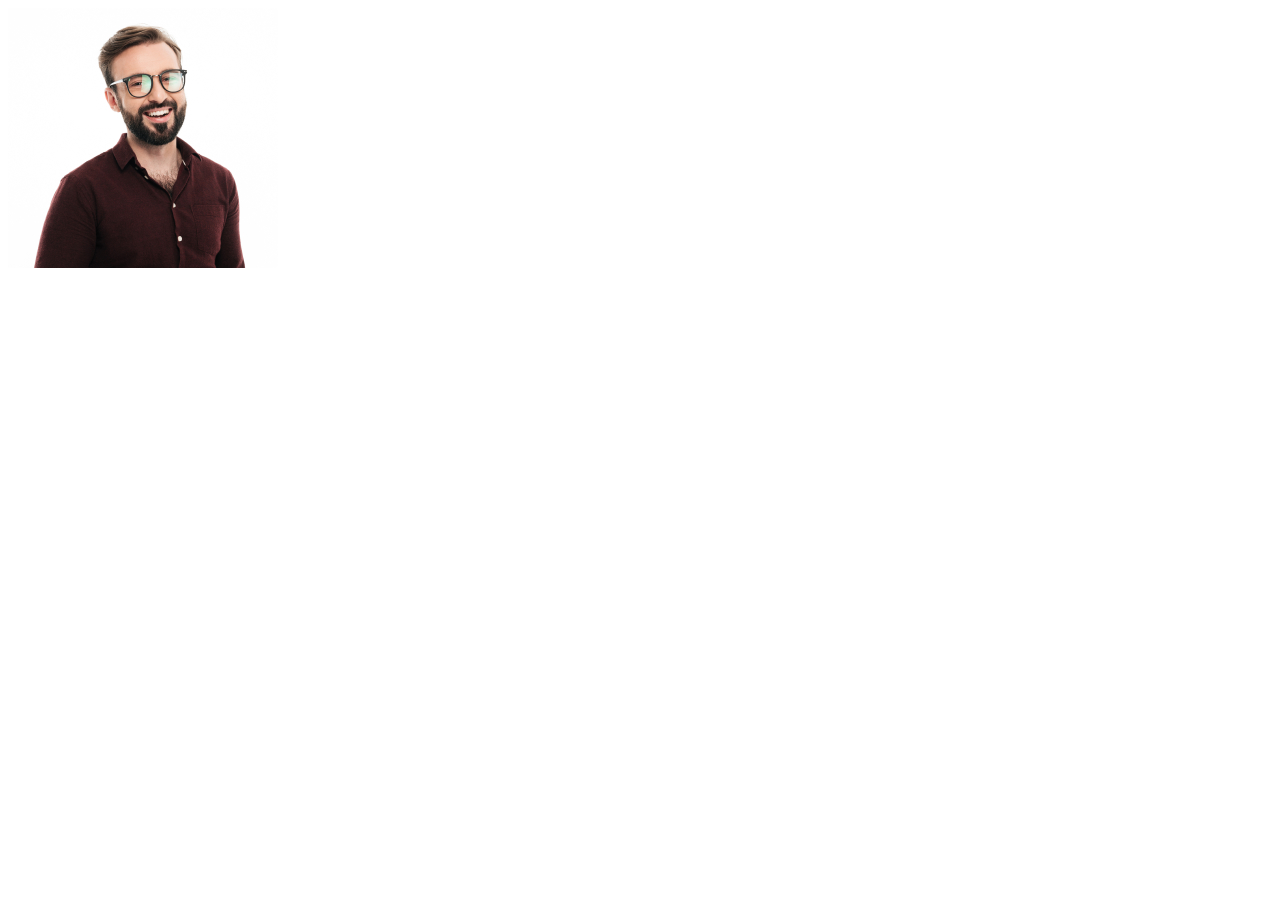
==== commit 3a5999ff: "Приклад з дескриптором W" ====
--- a/index.html
+++ b/index.html
@@ -1,551 +1,23 @@
 <!DOCTYPE html>
-<html lang="ru">
+<html lang="en">
 <head>
     <meta charset="UTF-8">
     <meta http-equiv="X-UA-Compatible" content="IE=edge">
     <meta name="viewport" content="width=device-width, initial-scale=1.0">
-    <title>WebStudio</title>
-    <link href="https://fonts.googleapis.com/css2?family=Raleway:wght@700&family=Roboto:wght@400;500;700;900&display=swap" rel="stylesheet">
-    <link rel="stylesheet" href="https://cdnjs.cloudflare.com/ajax/libs/modern-normalize/1.1.0/modern-normalize.min.css"
-        integrity="sha512-wpPYUAdjBVSE4KJnH1VR1HeZfpl1ub8YT/NKx4PuQ5NmX2tKuGu6U/JRp5y+Y8XG2tV+wKQpNHVUX03MfMFn9Q=="
-        crossorigin="anonymous" referrerpolicy="no-referrer" />
-    <link rel="stylesheet" href="./css/main.min.css">
+    <title>Document</title>
+    <link rel="stylesheet" href="./css/style.css">
 </head>
 <body>
-    <!-- ===========HEADER===========-->
-    <header class="header">
-        <div class="container header__wrap">
-            <a href="./" class="logo header__logo link" lang="en">Web<span class="logo--black">Studio</span></a>
-                <nav class="menu">
-                        <ul class="menu__list list">
-                            <li class="header__item"><a href="./" class="menu__link link active">Студия</a></li>
-                            <li class="header__item"><a href="./portfolio.html" class="menu__link link">Портфолио</a></li>
-                            <li class="header__item"><a href="./" class="menu__link link">Контакты</a></li>
-                        </ul>
-                </nav>
-                        <ul class="contacts list">
-                            <li class="contacts__item">
-                                <a href="mailto:info@devstudio.com" class=" contacts__link link" lang="en">
-                                    <svg class="contacts__icon header__icon" width="16" height="12">
-                                        <use href="./images/icons.svg#icon-posht" >
-                                        </use>
-                                    </svg> info@devstudio.com</a></li>
-                            <li class="contacts__item">
-                                <a href="tel:+380961111111" class=" contacts__link link">
-                                    <svg class="contacts__icon header__icon" width="10" height="16">
-                                        <use href="./images/icons.svg#icon-smartphone">
-                                        </use>
-                                    </svg>
-                                +38 096 111 11 11
-                                </a>
-                            </li>
-                        </ul>
-                        <button type="button" class="menu__button">
-                            <svg width="40" height="40" aria-label="Кнопка открытия мобильного меню">
-                                <use class="menu__icon-open" href="./images/icons.svg#icon-menu_open"></use>
-                            </svg>
-                        </button>
-                        <div class="mob-menu is-hidden">
-                            <div class="container">
-                                <div class="mob-menu__top">
-                                <button type="button" class="mob-menu__button">
-                                    <svg width="40" height="40" aria-label="кнопка закрытия мобильного меню">
-                                        <use class="mob-menu__icon-close" href="./images/icons.svg#icon-menu_close"></use>
-                                    </svg>
-                                </button>
-                                <ul class="mob-menu__list list">
-                                    <li class="mob-menu__item"><a href="./" class="mob-menu__link link active">Студия</a></li>
-                                    <li class="mob-menu__item"><a href="./portfolio.html" class="mob-menu__link link">Портфолио</a></li>
-                                    <li class="mob-menu__item"><a href="./" class="mob-menu__link link">Контакты</a></li>
-                                </ul>
-                                </div>
-                                <div class="mob-menu__bottom">
-                                <ul class="mob-menu-contacts list">
-                                    <li class="mob-menu-contacts__item">
-                                        <a href="tel:+380961111111" class=" mob-menu-contacts__link link">+38 096 111 11 11</a>
-                                    </li>
-                                    <li class="mob-menu-contacts__item">
-                                        <a href="mailto:info@devstudio.com" class=" mob-menu-contacts__link link" lang="en">info@devstudio.com</a>
-                                    </li>
-                                </ul>
-                                <ul class="mob-menu-soc__list list">
-                                    <li class="mob-menu-soc__item"><a class="mob-menu-soc__link link" href="#">Instagram</a></li>
-                                    <li class="mob-menu-soc__item"><a class="mob-menu-soc__link link" href="#">Twitter</a></li>
-                                    <li class="mob-menu-soc__item"><a class="mob-menu-soc__link link" href="#">Facebook</a></li>
-                                    <li class="mob-menu-soc__item"><a class="mob-menu-soc__link link" href="#">LinkedIn</a></li>
-                                </ul>
-                                </div>
-                            </div>
-                        </div>
-        </div>
-    </header>
-    <!-- Main unique content -->
-    <main>
-        <!-- Hero section -->
-        <section class="hero">
-                <h1 class="hero__capt">Эффективные решения для вашего бизнеса</h1>
-                <button type="button" class="btn" data-modal-open>Заказать услугу</button>
-        </section>
-        <!-- Section our advantage -->
-        <section class="advantage">
-            <div class="container">
-            <h2 class="visually-hidden">Наши преимущества</h2>
-                <ul class="advantage__list list">
-                    <li class="advantage__item">
-                        <div class="advantage__icon">
-                            <svg width="70" height="70">
-                                <use href="./images/icons.svg#icon-antenna"></use>
-                            </svg>
-                        </div>
-                        <h3 class="advantage__caption">Внимание к деталям</h3>
-                        <p class="advantage__text">Идейные соображения, а также начало повседневной работы по формированию позиции.</p>
-                    </li>
-                    <li class="advantage__item">
-                        <div class="advantage__icon">
-                            <svg width="70" height="70">
-                                <use href="./images/icons.svg#icon-clock"></use>
-                            </svg>
-                        </div>
-                        <h3 class="advantage__caption">Пунктуальность</h3>
-                        <p class="advantage__text">Задача организации, в особенности же рамки и место обучения кадров влечет за собой.</p>
-                    </li>
-                    <li class="advantage__item">
-                        <div class="advantage__icon">
-                            <svg  width="70" height="70">
-                                <use href="./images/icons.svg#icon-diagram"></use>
-                            </svg>
-                        </div>
-                        <h3 class="advantage__caption">Планирование</h3>
-                        <p class="advantage__text">Равным образом консультация с широким активом в значительной степени обуславливает.</p>
-                    </li>
-                    <li class="advantage__item">
-                        <div class="advantage__icon">
-                            <svg  width="70" height="70">
-                                <use href="./images/icons.svg#icon-astronaut"></use>
-                            </svg>
-                        </div>
-                        <h3 class="advantage__caption">Современные технологии</h3>
-                        <p class="advantage__text">Значимость этих проблем настолько очевидна, что реализация плановых заданий.</p>
-                    </li>
-                </ul>
-            </div>
-        </section>
-        <!-- What we do -->
-        <section class="what-we-do">
-            <div class="container">
-                <h2 class="section-caption">Чем мы занимаемся</h2>
-                <ul class="what-we-do__list list">
-                    <li class="what-we-do__item">
-                        <img srcset="
-                            ./images/what-we-do/box1.jpg 1x,
-                            ./images/what-we-do/box1-x2.jpg 2x" 
-                            src="./images/what-we-do/box1.jpg" alt="hand on keyboard" class="img">
-                        <p class="what-we-do__text">Десктопные приложения</p>
-                    </li>
-                    <li class="what-we-do__item">
-                        <img srcset="
-                            ./images/what-we-do/box2.jpg 1x,
-                            ./images/what-we-do/box2-x2.jpg 2x" 
-                            src="./images/what-we-do/box2.jpg" alt="hand on keyboard" class="img">
-                        <p class="what-we-do__text">Мобильные приложения</p>
-                    </li>
-                    <li class="what-we-do__item">
-                        <img srcset="
-                            ./images/what-we-do/box3.jpg 1x,
-                            ./images/what-we-do/box3-x2.jpg 2x" 
-                            src="./images/what-we-do/box3.jpg" alt="hand on keyboard" class="img">
-                        <p class="what-we-do__text">Дизайнерские решения</p>
-                    </li>
-                </ul>
-            </div>
-        </section>
-        <!-- Our Team -->
-        <section class="team">
-            <div class="container">
-                <h2 class="section-caption">Наша команда</h2>
-                <ul class="team__list list">
-                    <li class="team__item">
-                        <picture>
-                            <source 
-                            srcset="
-                            ./images/our-team/img1.jpg 1x,
-                            ./images/our-team/img1-x2.jpg 2x"
-                            media="(min-width: 1200px)">
-                            <source 
-                            srcset="
-                            ./images/our-team/img1-tab.jpg 1x,
-                            ./images/our-team/img1-tab-x2.jpg 2x"
-                            media="(min-width: 768px)">
-                            <source 
-                            srcset="
-                            ./images/our-team/img1-mob.jpg 1x,
-                            ./images/our-team/img1-mob-x2.jpg 2x"
-                            media="(max-width: 767px)">
-                            <img src="./images/our-team/img1-mob.jpg" alt="man in glases" class="img">
-                        </picture>
-                        <div class="team__padding">
-                            <h3 class="team__caption">Игорь Демьяненко</h3>
-                            <p class="team__text" lang="en">Product Designer</p>
-                            <ul class="team__soc-list list">
-                                <li class="team__soc-item">
-                                    <a href="" class="team__soc-link link">
-                                        <svg class="team-soc-icon" width="20" height="20">
-                                            <use href="./images/icons.svg#icon-instagram"></use>
-                                        </svg>
-                                    </a>
-                                </li>
-                                <li class="team__soc-item">
-                                    <a href="" class="team__soc-link link">
-                                        <svg class="team-soc-icon" width="20" height="20">
-                                            <use href="./images/icons.svg#icon-twitter"></use>
-                                        </svg>
-                                    </a>
-                                </li>
-                                <li class="team__soc-item">
-                                    <a href="" class="team__soc-link link">
-                                        <svg class="team-soc-icon" width="20" height="20">
-                                            <use href="./images/icons.svg#icon-facebook"></use>
-                                        </svg>
-                                    </a>
-                                </li>
-                                <li class="team__soc-item">
-                                    <a href="" class="team__soc-link link">
-                                        <svg class="team-soc-icon" width="20" height="20">
-                                            <use href="./images/icons.svg#icon-linkedin"></use>
-                                        </svg>
-                                    </a>
-                                </li>
-                            </ul>
-                        </div>
-                        
-                    </li>
-                    <li class="team__item">
-                        <picture>
-                            <source 
-                            srcset="
-                            ./images/our-team/img2.jpg 1x,
-                            ./images/our-team/img2-x2.jpg 2x"
-                            media="(min-width: 1200px)">
-                            <source 
-                            srcset="
-                            ./images/our-team/img2-tab.jpg 1x,
-                            ./images/our-team/img2-tab-x2.jpg 2x"
-                            media="(min-width: 768px)">
-                            <source 
-                            srcset="
-                            ./images/our-team/img2-mob.jpg 1x,
-                            ./images/our-team/img2-mob-x2.jpg 2x"
-                            media="(max-width: 767px)">
-                            <img src="./images/our-team/img2-mob.jpg" alt="man in glases" class="img">
-                        </picture>
-                        <div class="team__padding">
-                            <h3 class="team__caption">Ольга Репина</h3>
-                            <p class="team__text" lang="en">Frontend Developer</p>
-                            <ul class="team__soc-list list">
-                                <li class="team__soc-item">
-                                    <a href="" class="team__soc-link link">
-                                        <svg class="team-soc-icon" width="20" height="20">
-                                            <use href="./images/icons.svg#icon-instagram"></use>
-                                        </svg>
-                                    </a>
-                                </li>
-                                <li class="team__soc-item">
-                                    <a href="" class="team__soc-link link">
-                                        <svg class="team-soc-icon" width="20" height="20">
-                                            <use href="./images/icons.svg#icon-twitter"></use>
-                                        </svg>
-                                    </a>
-                                </li>
-                                <li class="team__soc-item">
-                                    <a href="" class="team__soc-link link">
-                                        <svg class="team-soc-icon" width="20" height="20">
-                                            <use href="./images/icons.svg#icon-facebook"></use>
-                                        </svg>
-                                    </a>
-                                </li>
-                                <li class="team__soc-item">
-                                    <a href="" class="team__soc-link link">
-                                        <svg class="team-soc-icon" width="20" height="20">
-                                            <use href="./images/icons.svg#icon-linkedin"></use>
-                                        </svg>
-                                    </a>
-                                </li>
-                            </ul>
-                        </div>
-                    </li>
-                    <li class="team__item">
-                        <picture>
-                            <source 
-                            srcset="
-                            ./images/our-team/img3.jpg 1x,
-                            ./images/our-team/img3-x2.jpg 2x"
-                            media="(min-width: 1200px)">
-                            <source 
-                            srcset="
-                            ./images/our-team/img3-tab.jpg 1x,
-                            ./images/our-team/img3-tab-x2.jpg 2x"
-                            media="(min-width: 768px)">
-                            <source 
-                            srcset="
-                            ./images/our-team/img3-mob.jpg 1x,
-                            ./images/our-team/img3-mob-x2.jpg 2x"
-                            media="(max-width: 767px)">
-                            <img src="./images/our-team/img3-mob.jpg" alt="man in glases" class="img">
-                        </picture>
-                        <div class="team__padding">
-                            <h3 class="team__caption">Николай Тарасов</h3>
-                            <p class="team__text" lang="en">Marketing</p>
-                            <ul class="team__soc-list list">
-                                <li class="team__soc-item">
-                                    <a href="" class="team__soc-link link">
-                                        <svg class="team-soc-icon" width="20" height="20">
-                                            <use href="./images/icons.svg#icon-instagram"></use>
-                                        </svg>
-                                    </a>
-                                </li>
-                                <li class="team__soc-item">
-                                    <a href="" class="team__soc-link link">
-                                        <svg class="team-soc-icon" width="20" height="20">
-                                            <use href="./images/icons.svg#icon-twitter"></use>
-                                        </svg>
-                                    </a>
-                                </li>
-                                <li class="team__soc-item">
-                                    <a href="" class="team__soc-link link">
-                                        <svg class="team-soc-icon" width="20" height="20">
-                                            <use href="./images/icons.svg#icon-facebook"></use>
-                                        </svg>
-                                    </a>
-                                </li>
-                                <li class="team__soc-item">
-                                    <a href="" class="team__soc-link link">
-                                        <svg class="team-soc-icon" width="20" height="20">
-                                            <use href="./images/icons.svg#icon-linkedin"></use>
-                                        </svg>
-                                    </a>
-                                </li>
-                            </ul>
-                        </div>
-                    </li>
-                    <li class="team__item">
-                        <picture>
-                            <source 
-                            srcset="
-                            ./images/our-team/img4.jpg 1x,
-                            ./images/our-team/img4-x2.jpg 2x"
-                            media="(min-width: 1200px)">
-                            <source 
-                            srcset="
-                            ./images/our-team/img4-tab.jpg 1x,
-                            ./images/our-team/img4-tab-x2.jpg 2x"
-                            media="(min-width: 768px)">
-                            <source 
-                            srcset="
-                            ./images/our-team/img4-mob.jpg 1x,
-                            ./images/our-team/img4-mob-x2.jpg 2x"
-                            media="(max-width: 767px)">
-                            <img src="./images/our-team/img4-mob.jpg" alt="man in glases" class="img">
-                        </picture>
-                        <div class="team__padding">
-                            <h3 class="team__caption">Михаил Ермаков</h3>
-                            <p  class="team__text" lang="en">UI Designer</p>
-                            <ul class="team__soc-list list">
-                                <li class="team__soc-item">
-                                    <a href="" class="team__soc-link link">
-                                        <svg class="team-soc-icon" width="20" height="20">
-                                            <use href="./images/icons.svg#icon-instagram"></use>
-                                        </svg>
-                                    </a>
-                                </li>
-                                <li class="team__soc-item">
-                                    <a href="" class="team__soc-link link">
-                                        <svg class="team-soc-icon" width="20" height="20">
-                                            <use href="./images/icons.svg#icon-twitter"></use>
-                                        </svg>
-                                    </a>
-                                </li>
-                                <li class="team__soc-item">
-                                    <a href="" class="team__soc-link link">
-                                        <svg class="team-soc-icon" width="20" height="20">
-                                            <use href="./images/icons.svg#icon-facebook"></use>
-                                        </svg>
-                                    </a>
-                                </li>
-                                <li class="team__soc-item">
-                                    <a href="" class="team__soc-link link">
-                                        <svg class="team-soc-icon" width="20" height="20">
-                                            <use href="./images/icons.svg#icon-linkedin"></use>
-                                        </svg>
-                                    </a>
-                                </li>
-                            </ul>
-                        </div>
-                    </li>
-                </ul>
-            </div>
-        </section>
-        <!-- Regular customers -->
-        <section class="customers">
-            <div class="container">
-                <h2 class="section-caption">Постоянные клиенты</h2>
-                <ul class="customers__list list">
-                    <li class="customers__item">
-                        <a href="" class="customers__link link">
-                            <svg class="clients-icon" width="106" height="60">
-                                <use href="./images/icons.svg#icon-client-logo1"></use>
-                            </svg>
-                        </a>
-                    </li>
-                    <li class="customers__item">
-                        <a href="" class="customers__link link">
-                            <svg class="clients-icon" width="106" height="60">
-                                <use href="./images/icons.svg#icon-client-logo2"></use>
-                            </svg>
-                        </a>
-                    </li>
-                    <li class="customers__item">
-                        <a href="" class="customers__link link">
-                            <svg class="clients-icon" width="106" height="60">
-                                <use href="./images/icons.svg#icon-client-logo3"></use>
-                            </svg>
-                        </a>
-                    </li>
-                    <li class="customers__item">
-                        <a href="" class="customers__link link">
-                            <svg class="clients-icon" width="106" height="60">
-                                <use href="./images/icons.svg#icon-client-logo4"></use>
-                            </svg>
-                        </a>
-                    </li>
-                    <li class="customers__item">
-                        <a href="" class="customers__link link">
-                            <svg class="clients-icon" width="106" height="60">
-                                <use href="./images/icons.svg#icon-client-logo5"></use>
-                            </svg>
-                        </a>
-                    </li>
-                    <li class="customers__item">
-                        <a href="" class="customers__link link">
-                            <svg class="clients-icon" width="106" height="60">
-                                <use href="./images/icons.svg#icon-client-logo6"></use>
-                            </svg>
-                        </a>
-                    </li>
-                </ul>
-            </div>
-        </section>
-    </main>
-    <!-- Footer -->
-    <footer class="footer">
-        <div class="container footer__wrap">
-            <div class="footer__wrap--tablet">
-            <div>
-                <a href="./" class="logo footer__logo link" lang="en">Web<span class="logo--white">Studio</span></a>
-                <address class="adress">    
-                <ul class="list">
-                    <li class="adress__item"><a href="https://goo.gl/maps/gdu9YAMxJbdQwpBC7" 
-                    target="_blank" rel="noreferrer noopener nofollow" class="adress__link adress__link--white link">г. Киев, пр-т Леси Украинки, 26</a></li>
-                    <li class="adress__item"><a href="mailto:info@example.com" class="adress__link link" lang="en">info@example.com</a></li>
-                    <li class="adress__item"><a href="tel:+380991111111" class="adress__link link">+38 099 111 11 11</a></li>
-                </ul>
-                </address>
-            </div>
-            <div class="join footer__join">
-                <p class="join__title">присоединяйтесь</p>
-                <ul class="join__list list">
-                    <li class="join__item">
-                        <a href="" class="join__link link">
-                            <svg width="20" height="20">
-                                <use href="./images/icons.svg#icon-instagram"></use>
-                            </svg>
-                        </a>
-                    </li>
-                    <li class="join__item" >
-                        <a href="" class="join__link link">
-                            <svg width="20" height="20">
-                                <use href="./images/icons.svg#icon-twitter"></use>
-                            </svg>
-                        </a>
-                    </li>
-                    <li class="join__item">
-                        <a href="" class="join__link link">
-                            <svg width="20" height="20">
-                                <use href="./images/icons.svg#icon-facebook"></use>
-                            </svg>
-                        </a>
-                    </li>
-                    <li class="join__item">
-                        <a href="" class="join__link link">
-                            <svg width="20" height="20">
-                                <use href="./images/icons.svg#icon-linkedin"></use>
-                            </svg>
-                        </a>
-                    </li>
-                </ul>
-            </div>
-            </div>
-            <form class="subscribe footer__subscribe">
-                <p class="subscribe__title">Подпишитесь на рассылку</p>
-                <input type="email" name="email" class="subscribe__input" placeholder="E-mail">
-                <button type="submit" class="subscribe__btn footer__btn btn">Подписаться<svg class="subscribe__send footer__send" width="24" height="24">
-                        <use href="./images/icons.svg#icon-icon-send"></use>
-                    </svg>
-                </button>
-            </form>
-        </div>
-    </footer>
-    <div class="backdrop is-hidden" data-modal>
-        <div class="modal">
-            <button type="button" class="modal__icon-close">
-                <svg width="18" height="18" data-modal-close>
-                    <use href="./images/icons.svg#icon-close"></use>
-                </svg>
-            </button>
-            <form class="feedback">
-                <p class="feedback__title">Оставьте свои данные, мы вам перезвоним</p>
-                <label for="name" class="feedback__label">Имя</label>
-                <div class="feedback__wrap">
-                <input type="text" name="name" id="name" class="feedback__input">
-                    <svg class="feedback__icon" width="18" height="18">
-                        <use href="./images/icons.svg#icon-person"></use>
-                    </svg>
-                </div>
-                <label for="phone" class="feedback__label">Телефон</label>
-                    <div class="feedback__wrap">
-                        <input type="tel" name="phone" id="phone" class="feedback__input">
-                        <svg class="feedback__icon" width="18" height="18">
-                            <use href="./images/icons.svg#icon-phone"></use>
-                        </svg>
-                    </div> 
-                <label for="email" class="feedback__label">Почта</label>
-                    <div class="feedback__wrap">
-                        <input type="email" name="email" id="email" class="feedback__input">
-                        <svg class="feedback__icon" width="18" height="18">
-                            <use href="./images/icons.svg#icon-email"></use>
-                        </svg>
-                    </div>
-                <label for="user-text" class="feedback__label">Комментарий</label>
-                <textarea 
-                name="user-text" 
-                id="user-text"
-                class="feedback__text"
-                placeholder="Введите текст"
-                ></textarea>
-                <input type="checkbox" name="form-check" id="form-check" class="checkbox visually-hidden">
-                <label for="form-check" class="checkbox__label">
-                    <span class="checkbox__wrap">
-                        <svg class="checkbox__icon" width="16" height="15">
-                            <use href="./images/icons.svg#icon-cheked"></use>
-                        </svg>
-                    </span>
-                    Соглашаюсь с рассылкой и принимаю &nbsp;
-                    <a href="#" class="checkbox__link">Условия договора</a>
-                </label>
-                <button type="submit" class="btn feedback__btn">Отправить</button>
-            </form>
-        </div>
+    <div class="contaier">
+        <div class="thumb">
+            <img
+            srcset=
+            "./images/img-desk.jpg 270w, ./images/img-tab.jpg 354w,
+            ./images/img-mob.jpg 450w, ./images/img-desk-x2.jpg 540w,
+            ./images/img-tab-x2.jpg 708w, ./images/img-mob-x2.jpg 900w"
+            sizes="(min-width: 1200px) 270px, (min-width: 768px) 354px, (min-width: 480px) 450px, 100vw"
+            src="./images/img-desk.jpg" alt="team"></div>
     </div>
-    <script src="./js/modal.js"></script>
-    <script src="./js/menu.js"></script>
+    
 </body>
-</html>
+</html>--- a/css/style.css
+++ b/css/style.css
@@ -0,0 +1,28 @@
+.container{
+    margin-left: auto;
+    margin-right: auto;
+    padding-left: 15px;
+    padding-right: 15px;
+}
+
+.thumb{
+    width: 100%;
+}
+
+    @media screen and(min-width: 480px){
+        .thumb{
+            width: 450px;
+        }
+    }
+
+    @media screen and (min-width:768px) {
+        .thumb {
+            width: 354px;
+        }
+    }
+
+    @media screen and (min-width:1200px) {
+    .thumb {
+            width: 270px;
+        }
+    }
